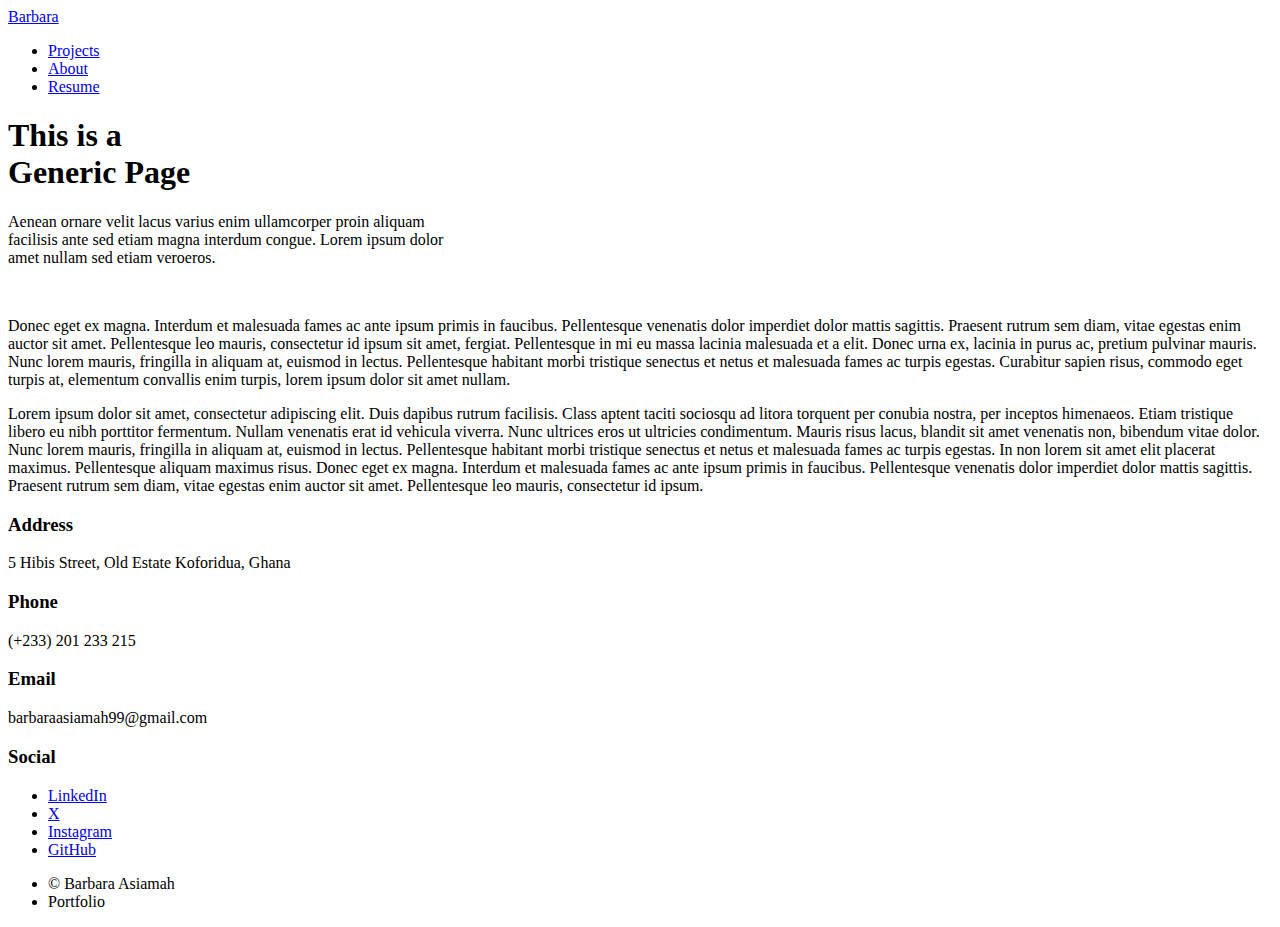
==== about.html @ 407ad65b "Add files via upload" ====
<!DOCTYPE HTML>
<!--
	Massively by HTML5 UP
	html5up.net | @ajlkn
	Free for personal and commercial use under the CCA 3.0 license (html5up.net/license)
-->
<html>
	<head>
		<title>Barbara Asiamah's Portfolio</title>
		<meta charset="utf-8" />
		<meta name="viewport" content="width=device-width, initial-scale=1, user-scalable=no" />
		<link rel="stylesheet" href="assets/css/main.css" />
		<noscript><link rel="stylesheet" href="assets/css/noscript.css" /></noscript>
	</head>
	<body class="is-preload">

		<!-- Wrapper -->
			<div id="wrapper">

				<!-- Header -->
					<header id="header">
						<a href="index.html" class="logo">Barbara</a>
					</header>

				<!-- Nav -->
					<nav id="nav">
						<ul class="links">
							<li ><a href="index.html">Projects</a></li>
							<li class="active"><a href="about.html">About</a></li>
							<li><a href="https://docs.google.com/document/d/1E5QwplXs2_WHaLTPKvIyFw0CQ2sgPod9p_dVEj_HJEc/edit?usp=sharing" target="_blank">Resume</a></li>
							<!-- <li><a href="elements.html">Elements Reference</a></li> -->
						</ul>
						<!-- <ul class="icons">
							<li><a href="#" class="icon brands fa-twitter"><span class="label">Twitter</span></a></li>
							<li><a href="#" class="icon brands fa-facebook-f"><span class="label">Facebook</span></a></li>
							<li><a href="#" class="icon brands fa-instagram"><span class="label">Instagram</span></a></li>
							<li><a href="#" class="icon brands fa-github"><span class="label">GitHub</span></a></li>
						</ul> -->
					</nav>

				<!-- Main -->
					<div id="main">

						<!-- Post -->
							<section class="post">
								<header class="major">
									
									<h1>This is a<br />
									Generic Page</h1>
									<p>Aenean ornare velit lacus varius enim ullamcorper proin aliquam<br />
									facilisis ante sed etiam magna interdum congue. Lorem ipsum dolor<br />
									amet nullam sed etiam veroeros.</p>
								</header>
								<div class="image main"><img src="images/pic01.jpg" alt="" /></div>
								<p>Donec eget ex magna. Interdum et malesuada fames ac ante ipsum primis in faucibus. Pellentesque venenatis dolor imperdiet dolor mattis sagittis. Praesent rutrum sem diam, vitae egestas enim auctor sit amet. Pellentesque leo mauris, consectetur id ipsum sit amet, fergiat. Pellentesque in mi eu massa lacinia malesuada et a elit. Donec urna ex, lacinia in purus ac, pretium pulvinar mauris. Nunc lorem mauris, fringilla in aliquam at, euismod in lectus. Pellentesque habitant morbi tristique senectus et netus et malesuada fames ac turpis egestas. Curabitur sapien risus, commodo eget turpis at, elementum convallis enim turpis, lorem ipsum dolor sit amet nullam.</p>
								<p>Lorem ipsum dolor sit amet, consectetur adipiscing elit. Duis dapibus rutrum facilisis. Class aptent taciti sociosqu ad litora torquent per conubia nostra, per inceptos himenaeos. Etiam tristique libero eu nibh porttitor fermentum. Nullam venenatis erat id vehicula viverra. Nunc ultrices eros ut ultricies condimentum. Mauris risus lacus, blandit sit amet venenatis non, bibendum vitae dolor. Nunc lorem mauris, fringilla in aliquam at, euismod in lectus. Pellentesque habitant morbi tristique senectus et netus et malesuada fames ac turpis egestas. In non lorem sit amet elit placerat maximus. Pellentesque aliquam maximus risus. Donec eget ex magna. Interdum et malesuada fames ac ante ipsum primis in faucibus. Pellentesque venenatis dolor imperdiet dolor mattis sagittis. Praesent rutrum sem diam, vitae egestas enim auctor sit amet. Pellentesque leo mauris, consectetur id ipsum.</p>
							</section>

					</div>

				<!-- Footer -->
				<footer id="footer">
					<section class="split contact">
						<section>
							<h3>Address</h3>
							<p>5 Hibis Street, Old Estate
							Koforidua, Ghana </p>
						</section>
						<section>
							<h3>Phone</h3>
							<p>(+233) 201 233 215</p>
						</section>
						<!-- <form method="post" action="#">
							<div class="fields">
								<div class="field">
									<label for="name">Name</label>
									<input type="text" name="name" id="name" />
								</div>
								<div class="field">
									<label for="email">Email</label>
									<input type="text" name="email" id="email" />
								</div>
								<div class="field">
									<label for="message">Message</label>
									<textarea name="message" id="message" rows="3"></textarea>
								</div>
							</div>
							<ul class="actions">
								<li><input type="submit" value="Send Message" /></li>
							</ul>
						</form> -->
					</section>
					<section class="split contact">
						
						<section>
							<h3>Email</h3>
							<p>barbaraasiamah99@gmail.com</p>
						</section>
						<section>
							<h3>Social</h3>
							<ul class="icons alt">
								
								<li><a href="www.linkedin.com/in/barbara-asiamah" class="icon brands alt fa-linkedin"><span class="label">LinkedIn</span></a></li>
								<li><a href="https://x.com/BarbaraAsiamah5" class="icon brands alt fa-twitter"><span class="label">X</span></a></li>
								<li><a href="https://www.instagram.com/barbara_asiamah/?next=%2F" class="icon brands alt fa-instagram"><span class="label">Instagram</span></a></li>
								<li><a href="https://github.com/barbara99" class="icon brands alt fa-github"><span class="label">GitHub</span></a></li>
							</ul>
						</section>
					</section>
				</footer>

				<!-- Copyright -->
				<div id="copyright">
					<ul><li>&copy; Barbara Asiamah</li><li>Portfolio </li></ul>
				</div>

			</div>

		<!-- Scripts -->
			<script src="assets/js/jquery.min.js"></script>
			<script src="assets/js/jquery.scrollex.min.js"></script>
			<script src="assets/js/jquery.scrolly.min.js"></script>
			<script src="assets/js/browser.min.js"></script>
			<script src="assets/js/breakpoints.min.js"></script>
			<script src="assets/js/util.js"></script>
			<script src="assets/js/main.js"></script>

	</body>
</html>
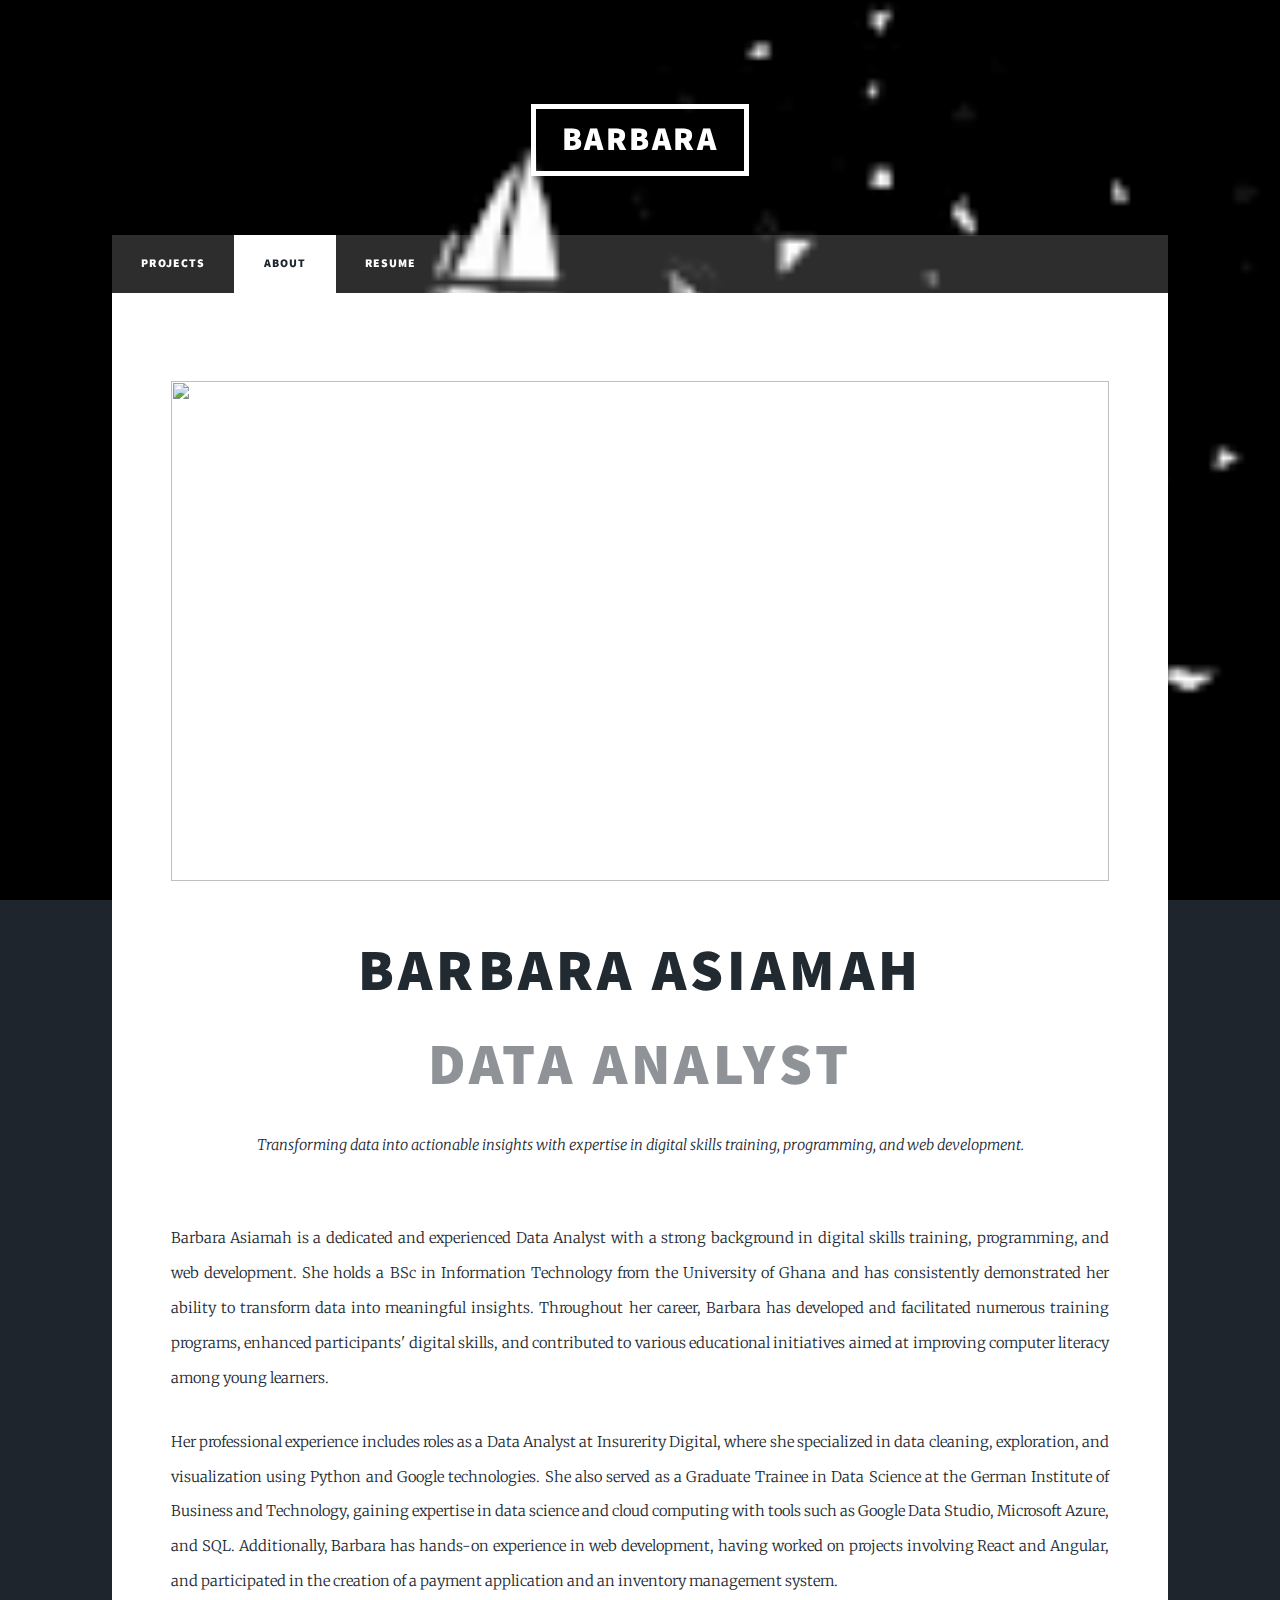
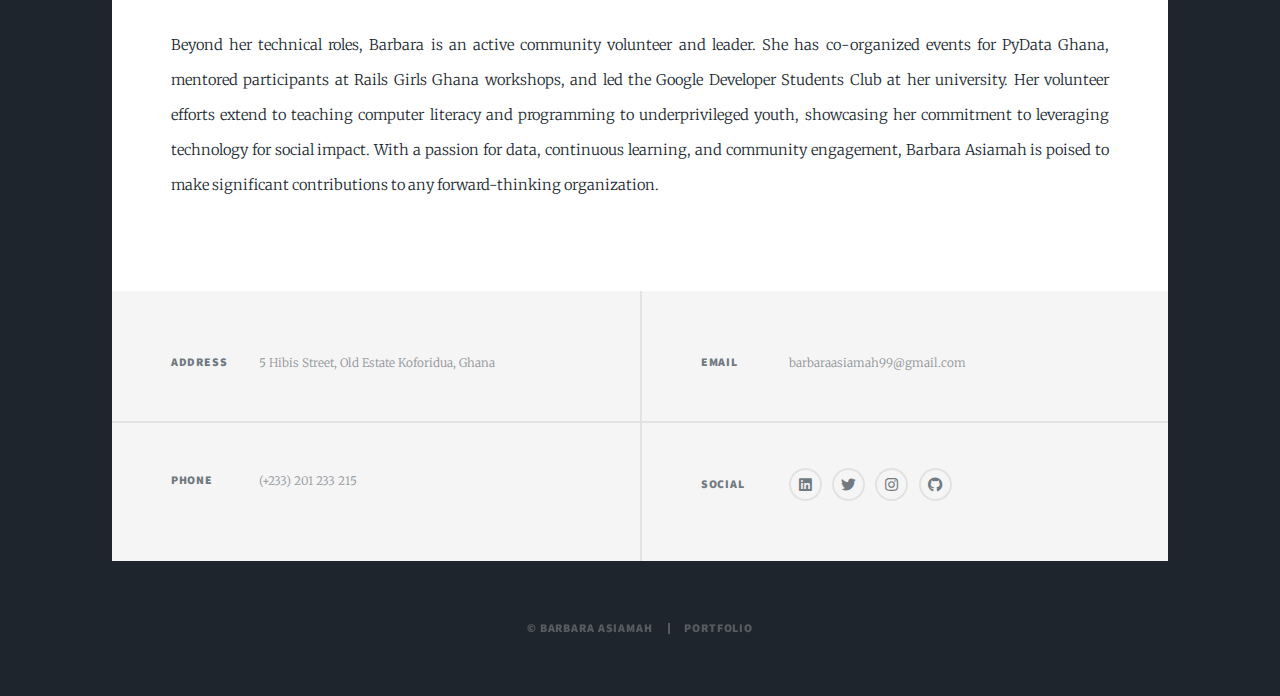
==== commit 19f0cefd: "Update about.html" ====
--- a/about.html
+++ b/about.html
@@ -44,16 +44,15 @@
 						<!-- Post -->
 							<section class="post">
 								<header class="major">
-									
-									<h1>This is a<br />
-									Generic Page</h1>
-									<p>Aenean ornare velit lacus varius enim ullamcorper proin aliquam<br />
-									facilisis ante sed etiam magna interdum congue. Lorem ipsum dolor<br />
-									amet nullam sed etiam veroeros.</p>
+									<div class="image main"><img src="images/bba.gif" alt="" style="height: 500px;"/></div>
+									<h1>Barbara Asiamah</h1>
+									<h2 style="opacity: 0.5;"> Data Analyst</h2>
+									<p>Transforming data into actionable insights with expertise in digital skills training, programming, and web development.</p>
 								</header>
-								<div class="image main"><img src="images/pic01.jpg" alt="" /></div>
-								<p>Donec eget ex magna. Interdum et malesuada fames ac ante ipsum primis in faucibus. Pellentesque venenatis dolor imperdiet dolor mattis sagittis. Praesent rutrum sem diam, vitae egestas enim auctor sit amet. Pellentesque leo mauris, consectetur id ipsum sit amet, fergiat. Pellentesque in mi eu massa lacinia malesuada et a elit. Donec urna ex, lacinia in purus ac, pretium pulvinar mauris. Nunc lorem mauris, fringilla in aliquam at, euismod in lectus. Pellentesque habitant morbi tristique senectus et netus et malesuada fames ac turpis egestas. Curabitur sapien risus, commodo eget turpis at, elementum convallis enim turpis, lorem ipsum dolor sit amet nullam.</p>
-								<p>Lorem ipsum dolor sit amet, consectetur adipiscing elit. Duis dapibus rutrum facilisis. Class aptent taciti sociosqu ad litora torquent per conubia nostra, per inceptos himenaeos. Etiam tristique libero eu nibh porttitor fermentum. Nullam venenatis erat id vehicula viverra. Nunc ultrices eros ut ultricies condimentum. Mauris risus lacus, blandit sit amet venenatis non, bibendum vitae dolor. Nunc lorem mauris, fringilla in aliquam at, euismod in lectus. Pellentesque habitant morbi tristique senectus et netus et malesuada fames ac turpis egestas. In non lorem sit amet elit placerat maximus. Pellentesque aliquam maximus risus. Donec eget ex magna. Interdum et malesuada fames ac ante ipsum primis in faucibus. Pellentesque venenatis dolor imperdiet dolor mattis sagittis. Praesent rutrum sem diam, vitae egestas enim auctor sit amet. Pellentesque leo mauris, consectetur id ipsum.</p>
+
+								<p>Barbara Asiamah is a dedicated and experienced Data Analyst with a strong background in digital skills training, programming, and web development. She holds a BSc in Information Technology from the University of Ghana and has consistently demonstrated her ability to transform data into meaningful insights. Throughout her career, Barbara has developed and facilitated numerous training programs, enhanced participants' digital skills, and contributed to various educational initiatives aimed at improving computer literacy among young learners.</p>
+								<p>Her professional experience includes roles as a Data Analyst at Insurerity Digital, where she specialized in data cleaning, exploration, and visualization using Python and Google technologies. She also served as a Graduate Trainee in Data Science at the German Institute of Business and Technology, gaining expertise in data science and cloud computing with tools such as Google Data Studio, Microsoft Azure, and SQL. Additionally, Barbara has hands-on experience in web development, having worked on projects involving React and Angular, and participated in the creation of a payment application and an inventory management system.</p>
+								<p>Beyond her technical roles, Barbara is an active community volunteer and leader. She has co-organized events for PyData Ghana, mentored participants at Rails Girls Ghana workshops, and led the Google Developer Students Club at her university. Her volunteer efforts extend to teaching computer literacy and programming to underprivileged youth, showcasing her commitment to leveraging technology for social impact. With a passion for data, continuous learning, and community engagement, Barbara Asiamah is poised to make significant contributions to any forward-thinking organization.</p>
 							</section>
 
 					</div>
@@ -126,4 +125,4 @@
 			<script src="assets/js/main.js"></script>
 
 	</body>
-</html>+</html>
--- a/assets/css/main.css
+++ b/assets/css/main.css
@@ -0,0 +1,4690 @@
+@import url(fontawesome-all.min.css);
+@import url("https://fonts.googleapis.com/css?family=Merriweather:300,700,300italic,700italic|Source+Sans+Pro:900");
+
+/*
+	Massively by HTML5 UP
+	html5up.net | @ajlkn
+	Free for personal and commercial use under the CCA 3.0 license (html5up.net/license)
+*/
+
+html, body, div, span, applet, object,
+iframe, h1, h2, h3, h4, h5, h6, p, blockquote,
+pre, a, abbr, acronym, address, big, cite,
+code, del, dfn, em, img, ins, kbd, q, s, samp,
+small, strike, strong, sub, sup, tt, var, b,
+u, i, center, dl, dt, dd, ol, ul, li, fieldset,
+form, label, legend, table, caption, tbody,
+tfoot, thead, tr, th, td, article, aside,
+canvas, details, embed, figure, figcaption,
+footer, header, hgroup, menu, nav, output, ruby,
+section, summary, time, mark, audio, video {
+	margin: 0;
+	padding: 0;
+	border: 0;
+	font-size: 100%;
+	font: inherit;
+	vertical-align: baseline;}
+
+article, aside, details, figcaption, figure,
+footer, header, hgroup, menu, nav, section {
+	display: block;}
+
+body {
+	line-height: 1;
+}
+
+ol, ul {
+	list-style: none;
+}
+
+blockquote, q {
+	quotes: none;
+}
+
+	blockquote:before, blockquote:after, q:before, q:after {
+		content: '';
+		content: none;
+	}
+
+table {
+	border-collapse: collapse;
+	border-spacing: 0;
+}
+
+body {
+	-webkit-text-size-adjust: none;
+}
+
+mark {
+	background-color: transparent;
+	color: inherit;
+}
+
+input::-moz-focus-inner {
+	border: 0;
+	padding: 0;
+}
+
+input, select, textarea {
+	-moz-appearance: none;
+	-webkit-appearance: none;
+	-ms-appearance: none;
+	appearance: none;
+}
+
+/* Basic */
+
+	@-ms-viewport {
+		width: device-width;
+	}
+
+	body {
+		-ms-overflow-style: scrollbar;
+	}
+
+	@media screen and (max-width: 480px) {
+
+		html, body {
+			min-width: 320px;
+		}
+
+	}
+
+	html {
+		box-sizing: border-box;
+	}
+
+	*, *:before, *:after {
+		box-sizing: inherit;
+	}
+
+	body {
+		background-color: #1e252d;
+	}
+
+		body.is-preload *, body.is-preload *:before, body.is-preload *:after {
+			-moz-animation: none !important;
+			-webkit-animation: none !important;
+			-ms-animation: none !important;
+			animation: none !important;
+			-moz-transition: none !important;
+			-webkit-transition: none !important;
+			-ms-transition: none !important;
+			transition: none !important;
+		}
+
+/* Type */
+
+	html {
+		font-size: 16pt;
+	}
+
+		@media screen and (max-width: 1680px) {
+
+			html {
+				font-size: 12pt;
+			}
+
+		}
+
+		@media screen and (max-width: 1280px) {
+
+			html {
+				font-size: 11pt;
+			}
+
+		}
+
+		@media screen and (max-width: 360px) {
+
+			html {
+				font-size: 10pt;
+			}
+
+		}
+
+	body {
+		color: #212931;
+	}
+
+	body, input, select, textarea {
+		font-family: "Merriweather", Georgia, serif;
+		font-weight: 300;
+		font-size: 1rem;
+		line-height: 2.375;
+	}
+
+	a {
+		-moz-transition: color 0.2s ease-in-out, background-color 0.2s ease-in-out, border-color 0.2s ease-in-out, box-shadow 0.2s ease-in-out;
+		-webkit-transition: color 0.2s ease-in-out, background-color 0.2s ease-in-out, border-color 0.2s ease-in-out, box-shadow 0.2s ease-in-out;
+		-ms-transition: color 0.2s ease-in-out, background-color 0.2s ease-in-out, border-color 0.2s ease-in-out, box-shadow 0.2s ease-in-out;
+		transition: color 0.2s ease-in-out, background-color 0.2s ease-in-out, border-color 0.2s ease-in-out, box-shadow 0.2s ease-in-out;
+		border-bottom: dotted 1px;
+		text-decoration: none;
+	}
+
+		a:hover {
+			border-bottom-color: transparent;
+		}
+
+	strong, b {
+		font-weight: 600;
+	}
+
+	em, i {
+		font-style: italic;
+	}
+
+	p {
+		text-align: justify;
+		margin: 0 0 2rem 0;
+	}
+
+	h1, h2, h3, h4, h5, h6 {
+		font-family: "Source Sans Pro", Helvetica, sans-serif;
+		font-weight: 900;
+		line-height: 1.5;
+		letter-spacing: 0.075em;
+		text-transform: uppercase;
+		margin: 0 0 1rem 0;
+	}
+
+		h1 a, h2 a, h3 a, h4 a, h5 a, h6 a {
+			border-bottom: 0;
+			color: inherit;
+			text-decoration: none;
+		}
+
+	h1 {
+		font-size: 4rem;
+		line-height: 1.1;
+		margin: 0 0 2rem 0;
+	}
+
+	h2 {
+		font-size: 1.75rem;
+		line-height: 1.3;
+		margin: 0 0 1.5rem 0;
+	}
+
+	h3 {
+		font-size: 1.25rem;
+		margin: 0 0 1.5rem 0;
+	}
+
+	h4 {
+		font-size: 1rem;
+	}
+
+	h5 {
+		font-size: 0.9rem;
+	}
+
+	h6 {
+		font-size: 0.8rem;
+	}
+
+	sub {
+		font-size: 0.8rem;
+		position: relative;
+		top: 0.5rem;
+	}
+
+	sup {
+		font-size: 0.8rem;
+		position: relative;
+		top: -0.5rem;
+	}
+
+	blockquote {
+		border-left: solid 4px;
+		font-style: italic;
+		margin: 0 0 2rem 0;
+		padding: 0.5rem 0 0.5rem 2rem;
+	}
+
+	code {
+		border: solid 2px;
+		font-family: "Courier New", monospace;
+		font-size: 0.9rem;
+		margin: 0 0.25rem;
+		padding: 0.25rem 0.65rem;
+	}
+
+	pre {
+		-webkit-overflow-scrolling: touch;
+		font-family: "Courier New", monospace;
+		font-size: 0.9rem;
+		margin: 0 0 2rem 0;
+	}
+
+		pre code {
+			display: block;
+			line-height: 1.75;
+			padding: 1rem 1.5rem;
+			overflow-x: auto;
+		}
+
+	hr {
+		border: 0;
+		border-bottom: solid 2px;
+		margin: 3rem 0;
+	}
+
+		hr.major {
+			margin: 5rem 0;
+		}
+
+	.align-left {
+		text-align: left;
+	}
+
+	.align-center {
+		text-align: center;
+	}
+
+	.align-right {
+		text-align: right;
+	}
+
+	input, select, textarea {
+		color: #212931;
+	}
+
+	a {
+		color: #212931;
+		border-bottom-color: rgba(33, 41, 49, 0.5);
+	}
+
+		a:hover {
+			border-bottom-color: transparent;
+			color: #18bfef !important;
+		}
+
+	strong, b {
+		color: #212931;
+	}
+
+	h1, h2, h3, h4, h5, h6 {
+		color: #212931;
+	}
+
+	blockquote {
+		border-left-color: #eeeeee;
+	}
+
+	code {
+		background: rgba(220, 220, 220, 0.25);
+		border-color: #eeeeee;
+	}
+
+	hr {
+		border-bottom-color: #eeeeee;
+	}
+
+/* Row */
+
+	.row {
+		display: flex;
+		flex-wrap: wrap;
+		box-sizing: border-box;
+		align-items: stretch;
+	}
+
+		.row > * {
+			box-sizing: border-box;
+		}
+
+		.row.gtr-uniform > * > :last-child {
+			margin-bottom: 0;
+		}
+
+		.row.aln-left {
+			justify-content: flex-start;
+		}
+
+		.row.aln-center {
+			justify-content: center;
+		}
+
+		.row.aln-right {
+			justify-content: flex-end;
+		}
+
+		.row.aln-top {
+			align-items: flex-start;
+		}
+
+		.row.aln-middle {
+			align-items: center;
+		}
+
+		.row.aln-bottom {
+			align-items: flex-end;
+		}
+
+		.row > .imp {
+			order: -1;
+		}
+
+		.row > .col-1 {
+			width: 8.33333%;
+		}
+
+		.row > .off-1 {
+			margin-left: 8.33333%;
+		}
+
+		.row > .col-2 {
+			width: 16.66667%;
+		}
+
+		.row > .off-2 {
+			margin-left: 16.66667%;
+		}
+
+		.row > .col-3 {
+			width: 25%;
+		}
+
+		.row > .off-3 {
+			margin-left: 25%;
+		}
+
+		.row > .col-4 {
+			width: 33.33333%;
+		}
+
+		.row > .off-4 {
+			margin-left: 33.33333%;
+		}
+
+		.row > .col-5 {
+			width: 41.66667%;
+		}
+
+		.row > .off-5 {
+			margin-left: 41.66667%;
+		}
+
+		.row > .col-6 {
+			width: 50%;
+		}
+
+		.row > .off-6 {
+			margin-left: 50%;
+		}
+
+		.row > .col-7 {
+			width: 58.33333%;
+		}
+
+		.row > .off-7 {
+			margin-left: 58.33333%;
+		}
+
+		.row > .col-8 {
+			width: 66.66667%;
+		}
+
+		.row > .off-8 {
+			margin-left: 66.66667%;
+		}
+
+		.row > .col-9 {
+			width: 75%;
+		}
+
+		.row > .off-9 {
+			margin-left: 75%;
+		}
+
+		.row > .col-10 {
+			width: 83.33333%;
+		}
+
+		.row > .off-10 {
+			margin-left: 83.33333%;
+		}
+
+		.row > .col-11 {
+			width: 91.66667%;
+		}
+
+		.row > .off-11 {
+			margin-left: 91.66667%;
+		}
+
+		.row > .col-12 {
+			width: 100%;
+		}
+
+		.row > .off-12 {
+			margin-left: 100%;
+		}
+
+		.row.gtr-0 {
+			margin-top: 0;
+			margin-left: 0rem;
+		}
+
+			.row.gtr-0 > * {
+				padding: 0 0 0 0rem;
+			}
+
+			.row.gtr-0.gtr-uniform {
+				margin-top: 0rem;
+			}
+
+				.row.gtr-0.gtr-uniform > * {
+					padding-top: 0rem;
+				}
+
+		.row.gtr-25 {
+			margin-top: 0;
+			margin-left: -0.375rem;
+		}
+
+			.row.gtr-25 > * {
+				padding: 0 0 0 0.375rem;
+			}
+
+			.row.gtr-25.gtr-uniform {
+				margin-top: -0.375rem;
+			}
+
+				.row.gtr-25.gtr-uniform > * {
+					padding-top: 0.375rem;
+				}
+
+		.row.gtr-50 {
+			margin-top: 0;
+			margin-left: -0.75rem;
+		}
+
+			.row.gtr-50 > * {
+				padding: 0 0 0 0.75rem;
+			}
+
+			.row.gtr-50.gtr-uniform {
+				margin-top: -0.75rem;
+			}
+
+				.row.gtr-50.gtr-uniform > * {
+					padding-top: 0.75rem;
+				}
+
+		.row {
+			margin-top: 0;
+			margin-left: -1.5rem;
+		}
+
+			.row > * {
+				padding: 0 0 0 1.5rem;
+			}
+
+			.row.gtr-uniform {
+				margin-top: -1.5rem;
+			}
+
+				.row.gtr-uniform > * {
+					padding-top: 1.5rem;
+				}
+
+		.row.gtr-150 {
+			margin-top: 0;
+			margin-left: -2.25rem;
+		}
+
+			.row.gtr-150 > * {
+				padding: 0 0 0 2.25rem;
+			}
+
+			.row.gtr-150.gtr-uniform {
+				margin-top: -2.25rem;
+			}
+
+				.row.gtr-150.gtr-uniform > * {
+					padding-top: 2.25rem;
+				}
+
+		.row.gtr-200 {
+			margin-top: 0;
+			margin-left: -3rem;
+		}
+
+			.row.gtr-200 > * {
+				padding: 0 0 0 3rem;
+			}
+
+			.row.gtr-200.gtr-uniform {
+				margin-top: -3rem;
+			}
+
+				.row.gtr-200.gtr-uniform > * {
+					padding-top: 3rem;
+				}
+
+		@media screen and (max-width: 1680px) {
+
+			.row {
+				display: flex;
+				flex-wrap: wrap;
+				box-sizing: border-box;
+				align-items: stretch;
+			}
+
+				.row > * {
+					box-sizing: border-box;
+				}
+
+				.row.gtr-uniform > * > :last-child {
+					margin-bottom: 0;
+				}
+
+				.row.aln-left {
+					justify-content: flex-start;
+				}
+
+				.row.aln-center {
+					justify-content: center;
+				}
+
+				.row.aln-right {
+					justify-content: flex-end;
+				}
+
+				.row.aln-top {
+					align-items: flex-start;
+				}
+
+				.row.aln-middle {
+					align-items: center;
+				}
+
+				.row.aln-bottom {
+					align-items: flex-end;
+				}
+
+				.row > .imp-xlarge {
+					order: -1;
+				}
+
+				.row > .col-1-xlarge {
+					width: 8.33333%;
+				}
+
+				.row > .off-1-xlarge {
+					margin-left: 8.33333%;
+				}
+
+				.row > .col-2-xlarge {
+					width: 16.66667%;
+				}
+
+				.row > .off-2-xlarge {
+					margin-left: 16.66667%;
+				}
+
+				.row > .col-3-xlarge {
+					width: 25%;
+				}
+
+				.row > .off-3-xlarge {
+					margin-left: 25%;
+				}
+
+				.row > .col-4-xlarge {
+					width: 33.33333%;
+				}
+
+				.row > .off-4-xlarge {
+					margin-left: 33.33333%;
+				}
+
+				.row > .col-5-xlarge {
+					width: 41.66667%;
+				}
+
+				.row > .off-5-xlarge {
+					margin-left: 41.66667%;
+				}
+
+				.row > .col-6-xlarge {
+					width: 50%;
+				}
+
+				.row > .off-6-xlarge {
+					margin-left: 50%;
+				}
+
+				.row > .col-7-xlarge {
+					width: 58.33333%;
+				}
+
+				.row > .off-7-xlarge {
+					margin-left: 58.33333%;
+				}
+
+				.row > .col-8-xlarge {
+					width: 66.66667%;
+				}
+
+				.row > .off-8-xlarge {
+					margin-left: 66.66667%;
+				}
+
+				.row > .col-9-xlarge {
+					width: 75%;
+				}
+
+				.row > .off-9-xlarge {
+					margin-left: 75%;
+				}
+
+				.row > .col-10-xlarge {
+					width: 83.33333%;
+				}
+
+				.row > .off-10-xlarge {
+					margin-left: 83.33333%;
+				}
+
+				.row > .col-11-xlarge {
+					width: 91.66667%;
+				}
+
+				.row > .off-11-xlarge {
+					margin-left: 91.66667%;
+				}
+
+				.row > .col-12-xlarge {
+					width: 100%;
+				}
+
+				.row > .off-12-xlarge {
+					margin-left: 100%;
+				}
+
+				.row.gtr-0 {
+					margin-top: 0;
+					margin-left: 0rem;
+				}
+
+					.row.gtr-0 > * {
+						padding: 0 0 0 0rem;
+					}
+
+					.row.gtr-0.gtr-uniform {
+						margin-top: 0rem;
+					}
+
+						.row.gtr-0.gtr-uniform > * {
+							padding-top: 0rem;
+						}
+
+				.row.gtr-25 {
+					margin-top: 0;
+					margin-left: -0.375rem;
+				}
+
+					.row.gtr-25 > * {
+						padding: 0 0 0 0.375rem;
+					}
+
+					.row.gtr-25.gtr-uniform {
+						margin-top: -0.375rem;
+					}
+
+						.row.gtr-25.gtr-uniform > * {
+							padding-top: 0.375rem;
+						}
+
+				.row.gtr-50 {
+					margin-top: 0;
+					margin-left: -0.75rem;
+				}
+
+					.row.gtr-50 > * {
+						padding: 0 0 0 0.75rem;
+					}
+
+					.row.gtr-50.gtr-uniform {
+						margin-top: -0.75rem;
+					}
+
+						.row.gtr-50.gtr-uniform > * {
+							padding-top: 0.75rem;
+						}
+
+				.row {
+					margin-top: 0;
+					margin-left: -1.5rem;
+				}
+
+					.row > * {
+						padding: 0 0 0 1.5rem;
+					}
+
+					.row.gtr-uniform {
+						margin-top: -1.5rem;
+					}
+
+						.row.gtr-uniform > * {
+							padding-top: 1.5rem;
+						}
+
+				.row.gtr-150 {
+					margin-top: 0;
+					margin-left: -2.25rem;
+				}
+
+					.row.gtr-150 > * {
+						padding: 0 0 0 2.25rem;
+					}
+
+					.row.gtr-150.gtr-uniform {
+						margin-top: -2.25rem;
+					}
+
+						.row.gtr-150.gtr-uniform > * {
+							padding-top: 2.25rem;
+						}
+
+				.row.gtr-200 {
+					margin-top: 0;
+					margin-left: -3rem;
+				}
+
+					.row.gtr-200 > * {
+						padding: 0 0 0 3rem;
+					}
+
+					.row.gtr-200.gtr-uniform {
+						margin-top: -3rem;
+					}
+
+						.row.gtr-200.gtr-uniform > * {
+							padding-top: 3rem;
+						}
+
+		}
+
+		@media screen and (max-width: 1280px) {
+
+			.row {
+				display: flex;
+				flex-wrap: wrap;
+				box-sizing: border-box;
+				align-items: stretch;
+			}
+
+				.row > * {
+					box-sizing: border-box;
+				}
+
+				.row.gtr-uniform > * > :last-child {
+					margin-bottom: 0;
+				}
+
+				.row.aln-left {
+					justify-content: flex-start;
+				}
+
+				.row.aln-center {
+					justify-content: center;
+				}
+
+				.row.aln-right {
+					justify-content: flex-end;
+				}
+
+				.row.aln-top {
+					align-items: flex-start;
+				}
+
+				.row.aln-middle {
+					align-items: center;
+				}
+
+				.row.aln-bottom {
+					align-items: flex-end;
+				}
+
+				.row > .imp-large {
+					order: -1;
+				}
+
+				.row > .col-1-large {
+					width: 8.33333%;
+				}
+
+				.row > .off-1-large {
+					margin-left: 8.33333%;
+				}
+
+				.row > .col-2-large {
+					width: 16.66667%;
+				}
+
+				.row > .off-2-large {
+					margin-left: 16.66667%;
+				}
+
+				.row > .col-3-large {
+					width: 25%;
+				}
+
+				.row > .off-3-large {
+					margin-left: 25%;
+				}
+
+				.row > .col-4-large {
+					width: 33.33333%;
+				}
+
+				.row > .off-4-large {
+					margin-left: 33.33333%;
+				}
+
+				.row > .col-5-large {
+					width: 41.66667%;
+				}
+
+				.row > .off-5-large {
+					margin-left: 41.66667%;
+				}
+
+				.row > .col-6-large {
+					width: 50%;
+				}
+
+				.row > .off-6-large {
+					margin-left: 50%;
+				}
+
+				.row > .col-7-large {
+					width: 58.33333%;
+				}
+
+				.row > .off-7-large {
+					margin-left: 58.33333%;
+				}
+
+				.row > .col-8-large {
+					width: 66.66667%;
+				}
+
+				.row > .off-8-large {
+					margin-left: 66.66667%;
+				}
+
+				.row > .col-9-large {
+					width: 75%;
+				}
+
+				.row > .off-9-large {
+					margin-left: 75%;
+				}
+
+				.row > .col-10-large {
+					width: 83.33333%;
+				}
+
+				.row > .off-10-large {
+					margin-left: 83.33333%;
+				}
+
+				.row > .col-11-large {
+					width: 91.66667%;
+				}
+
+				.row > .off-11-large {
+					margin-left: 91.66667%;
+				}
+
+				.row > .col-12-large {
+					width: 100%;
+				}
+
+				.row > .off-12-large {
+					margin-left: 100%;
+				}
+
+				.row.gtr-0 {
+					margin-top: 0;
+					margin-left: 0rem;
+				}
+
+					.row.gtr-0 > * {
+						padding: 0 0 0 0rem;
+					}
+
+					.row.gtr-0.gtr-uniform {
+						margin-top: 0rem;
+					}
+
+						.row.gtr-0.gtr-uniform > * {
+							padding-top: 0rem;
+						}
+
+				.row.gtr-25 {
+					margin-top: 0;
+					margin-left: -0.375rem;
+				}
+
+					.row.gtr-25 > * {
+						padding: 0 0 0 0.375rem;
+					}
+
+					.row.gtr-25.gtr-uniform {
+						margin-top: -0.375rem;
+					}
+
+						.row.gtr-25.gtr-uniform > * {
+							padding-top: 0.375rem;
+						}
+
+				.row.gtr-50 {
+					margin-top: 0;
+					margin-left: -0.75rem;
+				}
+
+					.row.gtr-50 > * {
+						padding: 0 0 0 0.75rem;
+					}
+
+					.row.gtr-50.gtr-uniform {
+						margin-top: -0.75rem;
+					}
+
+						.row.gtr-50.gtr-uniform > * {
+							padding-top: 0.75rem;
+						}
+
+				.row {
+					margin-top: 0;
+					margin-left: -1.5rem;
+				}
+
+					.row > * {
+						padding: 0 0 0 1.5rem;
+					}
+
+					.row.gtr-uniform {
+						margin-top: -1.5rem;
+					}
+
+						.row.gtr-uniform > * {
+							padding-top: 1.5rem;
+						}
+
+				.row.gtr-150 {
+					margin-top: 0;
+					margin-left: -2.25rem;
+				}
+
+					.row.gtr-150 > * {
+						padding: 0 0 0 2.25rem;
+					}
+
+					.row.gtr-150.gtr-uniform {
+						margin-top: -2.25rem;
+					}
+
+						.row.gtr-150.gtr-uniform > * {
+							padding-top: 2.25rem;
+						}
+
+				.row.gtr-200 {
+					margin-top: 0;
+					margin-left: -3rem;
+				}
+
+					.row.gtr-200 > * {
+						padding: 0 0 0 3rem;
+					}
+
+					.row.gtr-200.gtr-uniform {
+						margin-top: -3rem;
+					}
+
+						.row.gtr-200.gtr-uniform > * {
+							padding-top: 3rem;
+						}
+
+		}
+
+		@media screen and (max-width: 980px) {
+
+			.row {
+				display: flex;
+				flex-wrap: wrap;
+				box-sizing: border-box;
+				align-items: stretch;
+			}
+
+				.row > * {
+					box-sizing: border-box;
+				}
+
+				.row.gtr-uniform > * > :last-child {
+					margin-bottom: 0;
+				}
+
+				.row.aln-left {
+					justify-content: flex-start;
+				}
+
+				.row.aln-center {
+					justify-content: center;
+				}
+
+				.row.aln-right {
+					justify-content: flex-end;
+				}
+
+				.row.aln-top {
+					align-items: flex-start;
+				}
+
+				.row.aln-middle {
+					align-items: center;
+				}
+
+				.row.aln-bottom {
+					align-items: flex-end;
+				}
+
+				.row > .imp-medium {
+					order: -1;
+				}
+
+				.row > .col-1-medium {
+					width: 8.33333%;
+				}
+
+				.row > .off-1-medium {
+					margin-left: 8.33333%;
+				}
+
+				.row > .col-2-medium {
+					width: 16.66667%;
+				}
+
+				.row > .off-2-medium {
+					margin-left: 16.66667%;
+				}
+
+				.row > .col-3-medium {
+					width: 25%;
+				}
+
+				.row > .off-3-medium {
+					margin-left: 25%;
+				}
+
+				.row > .col-4-medium {
+					width: 33.33333%;
+				}
+
+				.row > .off-4-medium {
+					margin-left: 33.33333%;
+				}
+
+				.row > .col-5-medium {
+					width: 41.66667%;
+				}
+
+				.row > .off-5-medium {
+					margin-left: 41.66667%;
+				}
+
+				.row > .col-6-medium {
+					width: 50%;
+				}
+
+				.row > .off-6-medium {
+					margin-left: 50%;
+				}
+
+				.row > .col-7-medium {
+					width: 58.33333%;
+				}
+
+				.row > .off-7-medium {
+					margin-left: 58.33333%;
+				}
+
+				.row > .col-8-medium {
+					width: 66.66667%;
+				}
+
+				.row > .off-8-medium {
+					margin-left: 66.66667%;
+				}
+
+				.row > .col-9-medium {
+					width: 75%;
+				}
+
+				.row > .off-9-medium {
+					margin-left: 75%;
+				}
+
+				.row > .col-10-medium {
+					width: 83.33333%;
+				}
+
+				.row > .off-10-medium {
+					margin-left: 83.33333%;
+				}
+
+				.row > .col-11-medium {
+					width: 91.66667%;
+				}
+
+				.row > .off-11-medium {
+					margin-left: 91.66667%;
+				}
+
+				.row > .col-12-medium {
+					width: 100%;
+				}
+
+				.row > .off-12-medium {
+					margin-left: 100%;
+				}
+
+				.row.gtr-0 {
+					margin-top: 0;
+					margin-left: 0rem;
+				}
+
+					.row.gtr-0 > * {
+						padding: 0 0 0 0rem;
+					}
+
+					.row.gtr-0.gtr-uniform {
+						margin-top: 0rem;
+					}
+
+						.row.gtr-0.gtr-uniform > * {
+							padding-top: 0rem;
+						}
+
+				.row.gtr-25 {
+					margin-top: 0;
+					margin-left: -0.375rem;
+				}
+
+					.row.gtr-25 > * {
+						padding: 0 0 0 0.375rem;
+					}
+
+					.row.gtr-25.gtr-uniform {
+						margin-top: -0.375rem;
+					}
+
+						.row.gtr-25.gtr-uniform > * {
+							padding-top: 0.375rem;
+						}
+
+				.row.gtr-50 {
+					margin-top: 0;
+					margin-left: -0.75rem;
+				}
+
+					.row.gtr-50 > * {
+						padding: 0 0 0 0.75rem;
+					}
+
+					.row.gtr-50.gtr-uniform {
+						margin-top: -0.75rem;
+					}
+
+						.row.gtr-50.gtr-uniform > * {
+							padding-top: 0.75rem;
+						}
+
+				.row {
+					margin-top: 0;
+					margin-left: -1.5rem;
+				}
+
+					.row > * {
+						padding: 0 0 0 1.5rem;
+					}
+
+					.row.gtr-uniform {
+						margin-top: -1.5rem;
+					}
+
+						.row.gtr-uniform > * {
+							padding-top: 1.5rem;
+						}
+
+				.row.gtr-150 {
+					margin-top: 0;
+					margin-left: -2.25rem;
+				}
+
+					.row.gtr-150 > * {
+						padding: 0 0 0 2.25rem;
+					}
+
+					.row.gtr-150.gtr-uniform {
+						margin-top: -2.25rem;
+					}
+
+						.row.gtr-150.gtr-uniform > * {
+							padding-top: 2.25rem;
+						}
+
+				.row.gtr-200 {
+					margin-top: 0;
+					margin-left: -3rem;
+				}
+
+					.row.gtr-200 > * {
+						padding: 0 0 0 3rem;
+					}
+
+					.row.gtr-200.gtr-uniform {
+						margin-top: -3rem;
+					}
+
+						.row.gtr-200.gtr-uniform > * {
+							padding-top: 3rem;
+						}
+
+		}
+
+		@media screen and (max-width: 736px) {
+
+			.row {
+				display: flex;
+				flex-wrap: wrap;
+				box-sizing: border-box;
+				align-items: stretch;
+			}
+
+				.row > * {
+					box-sizing: border-box;
+				}
+
+				.row.gtr-uniform > * > :last-child {
+					margin-bottom: 0;
+				}
+
+				.row.aln-left {
+					justify-content: flex-start;
+				}
+
+				.row.aln-center {
+					justify-content: center;
+				}
+
+				.row.aln-right {
+					justify-content: flex-end;
+				}
+
+				.row.aln-top {
+					align-items: flex-start;
+				}
+
+				.row.aln-middle {
+					align-items: center;
+				}
+
+				.row.aln-bottom {
+					align-items: flex-end;
+				}
+
+				.row > .imp-small {
+					order: -1;
+				}
+
+				.row > .col-1-small {
+					width: 8.33333%;
+				}
+
+				.row > .off-1-small {
+					margin-left: 8.33333%;
+				}
+
+				.row > .col-2-small {
+					width: 16.66667%;
+				}
+
+				.row > .off-2-small {
+					margin-left: 16.66667%;
+				}
+
+				.row > .col-3-small {
+					width: 25%;
+				}
+
+				.row > .off-3-small {
+					margin-left: 25%;
+				}
+
+				.row > .col-4-small {
+					width: 33.33333%;
+				}
+
+				.row > .off-4-small {
+					margin-left: 33.33333%;
+				}
+
+				.row > .col-5-small {
+					width: 41.66667%;
+				}
+
+				.row > .off-5-small {
+					margin-left: 41.66667%;
+				}
+
+				.row > .col-6-small {
+					width: 50%;
+				}
+
+				.row > .off-6-small {
+					margin-left: 50%;
+				}
+
+				.row > .col-7-small {
+					width: 58.33333%;
+				}
+
+				.row > .off-7-small {
+					margin-left: 58.33333%;
+				}
+
+				.row > .col-8-small {
+					width: 66.66667%;
+				}
+
+				.row > .off-8-small {
+					margin-left: 66.66667%;
+				}
+
+				.row > .col-9-small {
+					width: 75%;
+				}
+
+				.row > .off-9-small {
+					margin-left: 75%;
+				}
+
+				.row > .col-10-small {
+					width: 83.33333%;
+				}
+
+				.row > .off-10-small {
+					margin-left: 83.33333%;
+				}
+
+				.row > .col-11-small {
+					width: 91.66667%;
+				}
+
+				.row > .off-11-small {
+					margin-left: 91.66667%;
+				}
+
+				.row > .col-12-small {
+					width: 100%;
+				}
+
+				.row > .off-12-small {
+					margin-left: 100%;
+				}
+
+				.row.gtr-0 {
+					margin-top: 0;
+					margin-left: 0rem;
+				}
+
+					.row.gtr-0 > * {
+						padding: 0 0 0 0rem;
+					}
+
+					.row.gtr-0.gtr-uniform {
+						margin-top: 0rem;
+					}
+
+						.row.gtr-0.gtr-uniform > * {
+							padding-top: 0rem;
+						}
+
+				.row.gtr-25 {
+					margin-top: 0;
+					margin-left: -0.375rem;
+				}
+
+					.row.gtr-25 > * {
+						padding: 0 0 0 0.375rem;
+					}
+
+					.row.gtr-25.gtr-uniform {
+						margin-top: -0.375rem;
+					}
+
+						.row.gtr-25.gtr-uniform > * {
+							padding-top: 0.375rem;
+						}
+
+				.row.gtr-50 {
+					margin-top: 0;
+					margin-left: -0.75rem;
+				}
+
+					.row.gtr-50 > * {
+						padding: 0 0 0 0.75rem;
+					}
+
+					.row.gtr-50.gtr-uniform {
+						margin-top: -0.75rem;
+					}
+
+						.row.gtr-50.gtr-uniform > * {
+							padding-top: 0.75rem;
+						}
+
+				.row {
+					margin-top: 0;
+					margin-left: -1.5rem;
+				}
+
+					.row > * {
+						padding: 0 0 0 1.5rem;
+					}
+
+					.row.gtr-uniform {
+						margin-top: -1.5rem;
+					}
+
+						.row.gtr-uniform > * {
+							padding-top: 1.5rem;
+						}
+
+				.row.gtr-150 {
+					margin-top: 0;
+					margin-left: -2.25rem;
+				}
+
+					.row.gtr-150 > * {
+						padding: 0 0 0 2.25rem;
+					}
+
+					.row.gtr-150.gtr-uniform {
+						margin-top: -2.25rem;
+					}
+
+						.row.gtr-150.gtr-uniform > * {
+							padding-top: 2.25rem;
+						}
+
+				.row.gtr-200 {
+					margin-top: 0;
+					margin-left: -3rem;
+				}
+
+					.row.gtr-200 > * {
+						padding: 0 0 0 3rem;
+					}
+
+					.row.gtr-200.gtr-uniform {
+						margin-top: -3rem;
+					}
+
+						.row.gtr-200.gtr-uniform > * {
+							padding-top: 3rem;
+						}
+
+		}
+
+		@media screen and (max-width: 480px) {
+
+			.row {
+				display: flex;
+				flex-wrap: wrap;
+				box-sizing: border-box;
+				align-items: stretch;
+			}
+
+				.row > * {
+					box-sizing: border-box;
+				}
+
+				.row.gtr-uniform > * > :last-child {
+					margin-bottom: 0;
+				}
+
+				.row.aln-left {
+					justify-content: flex-start;
+				}
+
+				.row.aln-center {
+					justify-content: center;
+				}
+
+				.row.aln-right {
+					justify-content: flex-end;
+				}
+
+				.row.aln-top {
+					align-items: flex-start;
+				}
+
+				.row.aln-middle {
+					align-items: center;
+				}
+
+				.row.aln-bottom {
+					align-items: flex-end;
+				}
+
+				.row > .imp-xsmall {
+					order: -1;
+				}
+
+				.row > .col-1-xsmall {
+					width: 8.33333%;
+				}
+
+				.row > .off-1-xsmall {
+					margin-left: 8.33333%;
+				}
+
+				.row > .col-2-xsmall {
+					width: 16.66667%;
+				}
+
+				.row > .off-2-xsmall {
+					margin-left: 16.66667%;
+				}
+
+				.row > .col-3-xsmall {
+					width: 25%;
+				}
+
+				.row > .off-3-xsmall {
+					margin-left: 25%;
+				}
+
+				.row > .col-4-xsmall {
+					width: 33.33333%;
+				}
+
+				.row > .off-4-xsmall {
+					margin-left: 33.33333%;
+				}
+
+				.row > .col-5-xsmall {
+					width: 41.66667%;
+				}
+
+				.row > .off-5-xsmall {
+					margin-left: 41.66667%;
+				}
+
+				.row > .col-6-xsmall {
+					width: 50%;
+				}
+
+				.row > .off-6-xsmall {
+					margin-left: 50%;
+				}
+
+				.row > .col-7-xsmall {
+					width: 58.33333%;
+				}
+
+				.row > .off-7-xsmall {
+					margin-left: 58.33333%;
+				}
+
+				.row > .col-8-xsmall {
+					width: 66.66667%;
+				}
+
+				.row > .off-8-xsmall {
+					margin-left: 66.66667%;
+				}
+
+				.row > .col-9-xsmall {
+					width: 75%;
+				}
+
+				.row > .off-9-xsmall {
+					margin-left: 75%;
+				}
+
+				.row > .col-10-xsmall {
+					width: 83.33333%;
+				}
+
+				.row > .off-10-xsmall {
+					margin-left: 83.33333%;
+				}
+
+				.row > .col-11-xsmall {
+					width: 91.66667%;
+				}
+
+				.row > .off-11-xsmall {
+					margin-left: 91.66667%;
+				}
+
+				.row > .col-12-xsmall {
+					width: 100%;
+				}
+
+				.row > .off-12-xsmall {
+					margin-left: 100%;
+				}
+
+				.row.gtr-0 {
+					margin-top: 0;
+					margin-left: 0rem;
+				}
+
+					.row.gtr-0 > * {
+						padding: 0 0 0 0rem;
+					}
+
+					.row.gtr-0.gtr-uniform {
+						margin-top: 0rem;
+					}
+
+						.row.gtr-0.gtr-uniform > * {
+							padding-top: 0rem;
+						}
+
+				.row.gtr-25 {
+					margin-top: 0;
+					margin-left: -0.375rem;
+				}
+
+					.row.gtr-25 > * {
+						padding: 0 0 0 0.375rem;
+					}
+
+					.row.gtr-25.gtr-uniform {
+						margin-top: -0.375rem;
+					}
+
+						.row.gtr-25.gtr-uniform > * {
+							padding-top: 0.375rem;
+						}
+
+				.row.gtr-50 {
+					margin-top: 0;
+					margin-left: -0.75rem;
+				}
+
+					.row.gtr-50 > * {
+						padding: 0 0 0 0.75rem;
+					}
+
+					.row.gtr-50.gtr-uniform {
+						margin-top: -0.75rem;
+					}
+
+						.row.gtr-50.gtr-uniform > * {
+							padding-top: 0.75rem;
+						}
+
+				.row {
+					margin-top: 0;
+					margin-left: -1.5rem;
+				}
+
+					.row > * {
+						padding: 0 0 0 1.5rem;
+					}
+
+					.row.gtr-uniform {
+						margin-top: -1.5rem;
+					}
+
+						.row.gtr-uniform > * {
+							padding-top: 1.5rem;
+						}
+
+				.row.gtr-150 {
+					margin-top: 0;
+					margin-left: -2.25rem;
+				}
+
+					.row.gtr-150 > * {
+						padding: 0 0 0 2.25rem;
+					}
+
+					.row.gtr-150.gtr-uniform {
+						margin-top: -2.25rem;
+					}
+
+						.row.gtr-150.gtr-uniform > * {
+							padding-top: 2.25rem;
+						}
+
+				.row.gtr-200 {
+					margin-top: 0;
+					margin-left: -3rem;
+				}
+
+					.row.gtr-200 > * {
+						padding: 0 0 0 3rem;
+					}
+
+					.row.gtr-200.gtr-uniform {
+						margin-top: -3rem;
+					}
+
+						.row.gtr-200.gtr-uniform > * {
+							padding-top: 3rem;
+						}
+
+		}
+
+		@media screen and (max-width: 360px) {
+
+			.row {
+				display: flex;
+				flex-wrap: wrap;
+				box-sizing: border-box;
+				align-items: stretch;
+			}
+
+				.row > * {
+					box-sizing: border-box;
+				}
+
+				.row.gtr-uniform > * > :last-child {
+					margin-bottom: 0;
+				}
+
+				.row.aln-left {
+					justify-content: flex-start;
+				}
+
+				.row.aln-center {
+					justify-content: center;
+				}
+
+				.row.aln-right {
+					justify-content: flex-end;
+				}
+
+				.row.aln-top {
+					align-items: flex-start;
+				}
+
+				.row.aln-middle {
+					align-items: center;
+				}
+
+				.row.aln-bottom {
+					align-items: flex-end;
+				}
+
+				.row > .imp-xxsmall {
+					order: -1;
+				}
+
+				.row > .col-1-xxsmall {
+					width: 8.33333%;
+				}
+
+				.row > .off-1-xxsmall {
+					margin-left: 8.33333%;
+				}
+
+				.row > .col-2-xxsmall {
+					width: 16.66667%;
+				}
+
+				.row > .off-2-xxsmall {
+					margin-left: 16.66667%;
+				}
+
+				.row > .col-3-xxsmall {
+					width: 25%;
+				}
+
+				.row > .off-3-xxsmall {
+					margin-left: 25%;
+				}
+
+				.row > .col-4-xxsmall {
+					width: 33.33333%;
+				}
+
+				.row > .off-4-xxsmall {
+					margin-left: 33.33333%;
+				}
+
+				.row > .col-5-xxsmall {
+					width: 41.66667%;
+				}
+
+				.row > .off-5-xxsmall {
+					margin-left: 41.66667%;
+				}
+
+				.row > .col-6-xxsmall {
+					width: 50%;
+				}
+
+				.row > .off-6-xxsmall {
+					margin-left: 50%;
+				}
+
+				.row > .col-7-xxsmall {
+					width: 58.33333%;
+				}
+
+				.row > .off-7-xxsmall {
+					margin-left: 58.33333%;
+				}
+
+				.row > .col-8-xxsmall {
+					width: 66.66667%;
+				}
+
+				.row > .off-8-xxsmall {
+					margin-left: 66.66667%;
+				}
+
+				.row > .col-9-xxsmall {
+					width: 75%;
+				}
+
+				.row > .off-9-xxsmall {
+					margin-left: 75%;
+				}
+
+				.row > .col-10-xxsmall {
+					width: 83.33333%;
+				}
+
+				.row > .off-10-xxsmall {
+					margin-left: 83.33333%;
+				}
+
+				.row > .col-11-xxsmall {
+					width: 91.66667%;
+				}
+
+				.row > .off-11-xxsmall {
+					margin-left: 91.66667%;
+				}
+
+				.row > .col-12-xxsmall {
+					width: 100%;
+				}
+
+				.row > .off-12-xxsmall {
+					margin-left: 100%;
+				}
+
+				.row.gtr-0 {
+					margin-top: 0;
+					margin-left: 0rem;
+				}
+
+					.row.gtr-0 > * {
+						padding: 0 0 0 0rem;
+					}
+
+					.row.gtr-0.gtr-uniform {
+						margin-top: 0rem;
+					}
+
+						.row.gtr-0.gtr-uniform > * {
+							padding-top: 0rem;
+						}
+
+				.row.gtr-25 {
+					margin-top: 0;
+					margin-left: -0.375rem;
+				}
+
+					.row.gtr-25 > * {
+						padding: 0 0 0 0.375rem;
+					}
+
+					.row.gtr-25.gtr-uniform {
+						margin-top: -0.375rem;
+					}
+
+						.row.gtr-25.gtr-uniform > * {
+							padding-top: 0.375rem;
+						}
+
+				.row.gtr-50 {
+					margin-top: 0;
+					margin-left: -0.75rem;
+				}
+
+					.row.gtr-50 > * {
+						padding: 0 0 0 0.75rem;
+					}
+
+					.row.gtr-50.gtr-uniform {
+						margin-top: -0.75rem;
+					}
+
+						.row.gtr-50.gtr-uniform > * {
+							padding-top: 0.75rem;
+						}
+
+				.row {
+					margin-top: 0;
+					margin-left: -1.5rem;
+				}
+
+					.row > * {
+						padding: 0 0 0 1.5rem;
+					}
+
+					.row.gtr-uniform {
+						margin-top: -1.5rem;
+					}
+
+						.row.gtr-uniform > * {
+							padding-top: 1.5rem;
+						}
+
+				.row.gtr-150 {
+					margin-top: 0;
+					margin-left: -2.25rem;
+				}
+
+					.row.gtr-150 > * {
+						padding: 0 0 0 2.25rem;
+					}
+
+					.row.gtr-150.gtr-uniform {
+						margin-top: -2.25rem;
+					}
+
+						.row.gtr-150.gtr-uniform > * {
+							padding-top: 2.25rem;
+						}
+
+				.row.gtr-200 {
+					margin-top: 0;
+					margin-left: -3rem;
+				}
+
+					.row.gtr-200 > * {
+						padding: 0 0 0 3rem;
+					}
+
+					.row.gtr-200.gtr-uniform {
+						margin-top: -3rem;
+					}
+
+						.row.gtr-200.gtr-uniform > * {
+							padding-top: 3rem;
+						}
+
+		}
+
+/* Box */
+
+	.box {
+		border: solid 2px;
+		margin-bottom: 2rem;
+		padding: 1.5rem;
+	}
+
+		.box > :last-child,
+		.box > :last-child > :last-child,
+		.box > :last-child > :last-child > :last-child {
+			margin-bottom: 0;
+		}
+
+		.box.alt {
+			border: 0;
+			border-radius: 0;
+			padding: 0;
+		}
+
+	.box {
+		border-color: #eeeeee;
+	}
+
+/* Button */
+
+	input[type="submit"],
+	input[type="reset"],
+	input[type="button"],
+	button,
+	.button {
+		-moz-appearance: none;
+		-webkit-appearance: none;
+		-ms-appearance: none;
+		appearance: none;
+		-moz-transition: background-color 0.2s ease-in-out, box-shadow 0.2s ease-in-out, color 0.2s ease-in-out;
+		-webkit-transition: background-color 0.2s ease-in-out, box-shadow 0.2s ease-in-out, color 0.2s ease-in-out;
+		-ms-transition: background-color 0.2s ease-in-out, box-shadow 0.2s ease-in-out, color 0.2s ease-in-out;
+		transition: background-color 0.2s ease-in-out, box-shadow 0.2s ease-in-out, color 0.2s ease-in-out;
+		border: 0;
+		border-radius: 0;
+		cursor: pointer;
+		display: inline-block;
+		font-family: "Source Sans Pro", Helvetica, sans-serif;
+		font-size: 0.8rem;
+		font-weight: 900;
+		letter-spacing: 0.075em;
+		height: 3rem;
+		line-height: 3rem;
+		padding: 0 2rem;
+		text-align: center;
+		text-decoration: none;
+		text-transform: uppercase;
+		white-space: nowrap;
+	}
+
+		input[type="submit"].icon:before,
+		input[type="reset"].icon:before,
+		input[type="button"].icon:before,
+		button.icon:before,
+		.button.icon:before {
+			margin-right: 0.5rem;
+		}
+
+		input[type="submit"].icon.solo,
+		input[type="reset"].icon.solo,
+		input[type="button"].icon.solo,
+		button.icon.solo,
+		.button.icon.solo {
+			position: relative;
+			width: 4rem;
+			height: 4rem;
+			line-height: 4rem;
+			border-radius: 4rem;
+			text-indent: 4rem;
+			overflow: hidden;
+			padding: 0;
+			white-space: nowrap;
+		}
+
+			input[type="submit"].icon.solo:before,
+			input[type="reset"].icon.solo:before,
+			input[type="button"].icon.solo:before,
+			button.icon.solo:before,
+			.button.icon.solo:before {
+				position: absolute;
+				display: block;
+				top: 0;
+				left: 0;
+				width: inherit;
+				height: inherit;
+				line-height: inherit;
+				font-size: 1.25rem;
+				margin-right: 0;
+				text-align: center;
+				text-indent: 0;
+			}
+
+		input[type="submit"].fit,
+		input[type="reset"].fit,
+		input[type="button"].fit,
+		button.fit,
+		.button.fit {
+			width: 100%;
+		}
+
+		input[type="submit"].small,
+		input[type="reset"].small,
+		input[type="button"].small,
+		button.small,
+		.button.small {
+			font-size: 0.7rem;
+			height: 2.5rem;
+			line-height: 2.5rem;
+			padding: 0 1.5rem;
+		}
+
+		input[type="submit"].large,
+		input[type="reset"].large,
+		input[type="button"].large,
+		button.large,
+		.button.large {
+			font-size: 0.9rem;
+			height: 3.5rem;
+			line-height: 3.5rem;
+			padding: 0 2.75rem;
+		}
+
+		@media screen and (max-width: 980px) {
+
+			input[type="submit"],
+			input[type="reset"],
+			input[type="button"],
+			button,
+			.button {
+				font-size: 0.9rem;
+				height: 3.25rem;
+				line-height: 3.25rem;
+			}
+
+				input[type="submit"].large,
+				input[type="reset"].large,
+				input[type="button"].large,
+				button.large,
+				.button.large {
+					font-size: 1rem;
+					height: 3.75rem;
+					line-height: 3.75rem;
+				}
+
+		}
+
+		input[type="submit"].disabled, input[type="submit"]:disabled,
+		input[type="reset"].disabled,
+		input[type="reset"]:disabled,
+		input[type="button"].disabled,
+		input[type="button"]:disabled,
+		button.disabled,
+		button:disabled,
+		.button.disabled,
+		.button:disabled {
+			pointer-events: none;
+			opacity: 0.25;
+		}
+
+	input[type="submit"],
+	input[type="reset"],
+	input[type="button"],
+	button,
+	.button {
+		background-color: transparent;
+		box-shadow: inset 0 0 0 2px #212931;
+		color: #212931 !important;
+	}
+
+		input[type="submit"]:hover,
+		input[type="reset"]:hover,
+		input[type="button"]:hover,
+		button:hover,
+		.button:hover {
+			box-shadow: inset 0 0 0 2px #18bfef;
+			color: #18bfef !important;
+		}
+
+		input[type="submit"].primary,
+		input[type="reset"].primary,
+		input[type="button"].primary,
+		button.primary,
+		.button.primary {
+			background-color: #212931;
+			box-shadow: none;
+			color: #ffffff !important;
+		}
+
+			input[type="submit"].primary:hover,
+			input[type="reset"].primary:hover,
+			input[type="button"].primary:hover,
+			button.primary:hover,
+			.button.primary:hover {
+				background-color: #18bfef;
+			}
+
+/* Form */
+
+	form {
+		margin: 0 0 2rem 0;
+	}
+
+		form > :last-child {
+			margin-bottom: 0;
+		}
+
+		form > .fields {
+			display: -moz-flex;
+			display: -webkit-flex;
+			display: -ms-flex;
+			display: flex;
+			-moz-flex-wrap: wrap;
+			-webkit-flex-wrap: wrap;
+			-ms-flex-wrap: wrap;
+			flex-wrap: wrap;
+			width: calc(100% + 3rem);
+			margin: -1.5rem 0 2rem -1.5rem;
+		}
+
+			form > .fields > .field {
+				-moz-flex-grow: 0;
+				-webkit-flex-grow: 0;
+				-ms-flex-grow: 0;
+				flex-grow: 0;
+				-moz-flex-shrink: 0;
+				-webkit-flex-shrink: 0;
+				-ms-flex-shrink: 0;
+				flex-shrink: 0;
+				padding: 1.5rem 0 0 1.5rem;
+				width: calc(100% - 1.5rem);
+			}
+
+				form > .fields > .field.half {
+					width: calc(50% - 0.75rem);
+				}
+
+				form > .fields > .field.third {
+					width: calc(100%/3 - 0.5rem);
+				}
+
+				form > .fields > .field.quarter {
+					width: calc(25% - 0.375rem);
+				}
+
+		@media screen and (max-width: 480px) {
+
+			form > .fields {
+				width: calc(100% + 3rem);
+				margin: -1.5rem 0 2rem -1.5rem;
+			}
+
+				form > .fields > .field {
+					padding: 1.5rem 0 0 1.5rem;
+					width: calc(100% - 1.5rem);
+				}
+
+					form > .fields > .field.half {
+						width: calc(100% - 1.5rem);
+					}
+
+					form > .fields > .field.third {
+						width: calc(100% - 1.5rem);
+					}
+
+					form > .fields > .field.quarter {
+						width: calc(100% - 1.5rem);
+					}
+
+		}
+
+	label {
+		display: block;
+		font-family: "Source Sans Pro", Helvetica, sans-serif;
+		font-weight: 900;
+		line-height: 1.5;
+		letter-spacing: 0.075em;
+		font-size: 0.8rem;
+		text-transform: uppercase;
+		margin: 0 0 0.75rem 0;
+	}
+
+		@media screen and (max-width: 980px) {
+
+			label {
+				font-size: 0.9rem;
+			}
+
+		}
+
+	input[type="text"],
+	input[type="password"],
+	input[type="email"],
+	select,
+	textarea {
+		-moz-appearance: none;
+		-webkit-appearance: none;
+		-ms-appearance: none;
+		appearance: none;
+		background: transparent;
+		border-radius: 0;
+		border: solid 2px;
+		color: inherit;
+		display: block;
+		outline: 0;
+		padding: 0 1rem;
+		text-decoration: none;
+		width: 100%;
+	}
+
+		input[type="text"]:invalid,
+		input[type="password"]:invalid,
+		input[type="email"]:invalid,
+		select:invalid,
+		textarea:invalid {
+			box-shadow: none;
+		}
+
+	select {
+		background-size: 1.25rem;
+		background-repeat: no-repeat;
+		background-position: calc(100% - 1rem) center;
+		height: 3rem;
+		padding-right: 3rem;
+		text-overflow: ellipsis;
+	}
+
+		select:focus::-ms-value {
+			background-color: transparent;
+		}
+
+		select::-ms-expand {
+			display: none;
+		}
+
+	input[type="text"],
+	input[type="password"],
+	input[type="email"],
+	select {
+		height: 3rem;
+	}
+
+	textarea {
+		padding: 0.75rem 1rem;
+	}
+
+	input[type="checkbox"],
+	input[type="radio"] {
+		-moz-appearance: none;
+		-webkit-appearance: none;
+		-ms-appearance: none;
+		appearance: none;
+		display: block;
+		float: left;
+		margin-right: -2rem;
+		opacity: 0;
+		width: 1rem;
+		z-index: -1;
+	}
+
+		input[type="checkbox"] + label,
+		input[type="radio"] + label {
+			text-decoration: none;
+			cursor: pointer;
+			display: inline-block;
+			font-size: 1rem;
+			letter-spacing: 0;
+			font-family: "Merriweather", Georgia, serif;
+			text-transform: none;
+			font-weight: 300;
+			padding-left: 2.8rem;
+			padding-right: 1rem;
+			position: relative;
+		}
+
+			input[type="checkbox"] + label:before,
+			input[type="radio"] + label:before {
+				-moz-osx-font-smoothing: grayscale;
+				-webkit-font-smoothing: antialiased;
+				display: inline-block;
+				font-style: normal;
+				font-variant: normal;
+				text-rendering: auto;
+				line-height: 1;
+				text-transform: none !important;
+				font-family: 'Font Awesome 5 Free';
+				font-weight: 900;
+			}
+
+			input[type="checkbox"] + label:before,
+			input[type="radio"] + label:before {
+				border-radius: 0;
+				border: solid 2px;
+				content: '';
+				display: inline-block;
+				font-size: 0.8rem;
+				height: 1.8rem;
+				left: 0;
+				line-height: 1.65rem;
+				position: absolute;
+				text-align: center;
+				top: -0.125rem;
+				width: 1.8rem;
+			}
+
+		input[type="checkbox"]:checked + label:before,
+		input[type="radio"]:checked + label:before {
+			content: '\f00c';
+		}
+
+	input[type="checkbox"] + label:before {
+		border-radius: 0;
+	}
+
+	input[type="radio"] + label:before {
+		border-radius: 100%;
+	}
+
+	::-webkit-input-placeholder {
+		opacity: 1.0;
+	}
+
+	:-moz-placeholder {
+		opacity: 1.0;
+	}
+
+	::-moz-placeholder {
+		opacity: 1.0;
+	}
+
+	:-ms-input-placeholder {
+		opacity: 1.0;
+	}
+
+	label {
+		color: #212931;
+	}
+
+	input[type="text"],
+	input[type="password"],
+	input[type="email"],
+	select,
+	textarea {
+		border-color: #eeeeee;
+	}
+
+		input[type="text"]:focus,
+		input[type="password"]:focus,
+		input[type="email"]:focus,
+		select:focus,
+		textarea:focus {
+			border-color: #18bfef;
+		}
+
+	select {
+		background-image: url("data:image/svg+xml;charset=utf8,%3Csvg xmlns='http://www.w3.org/2000/svg' width='40' height='40' preserveAspectRatio='none' viewBox='0 0 40 40'%3E%3Cpath d='M9.4,12.3l10.4,10.4l10.4-10.4c0.2-0.2,0.5-0.4,0.9-0.4c0.3,0,0.6,0.1,0.9,0.4l3.3,3.3c0.2,0.2,0.4,0.5,0.4,0.9 c0,0.4-0.1,0.6-0.4,0.9L20.7,31.9c-0.2,0.2-0.5,0.4-0.9,0.4c-0.3,0-0.6-0.1-0.9-0.4L4.3,17.3c-0.2-0.2-0.4-0.5-0.4-0.9 c0-0.4,0.1-0.6,0.4-0.9l3.3-3.3c0.2-0.2,0.5-0.4,0.9-0.4S9.1,12.1,9.4,12.3z' fill='%23eeeeee' /%3E%3C/svg%3E");
+	}
+
+		select option {
+			background-color: #ffffff;
+			color: #212931;
+		}
+
+	.select-wrapper:before {
+		color: #eeeeee;
+	}
+
+	input[type="checkbox"] + label,
+	input[type="radio"] + label {
+		color: #212931;
+	}
+
+		input[type="checkbox"] + label:before,
+		input[type="radio"] + label:before {
+			border-color: #eeeeee;
+		}
+
+	input[type="checkbox"]:checked + label:before,
+	input[type="radio"]:checked + label:before {
+		background-color: #212931;
+		border-color: #212931;
+		color: #ffffff;
+	}
+
+	input[type="checkbox"]:focus + label:before,
+	input[type="radio"]:focus + label:before {
+		border-color: #18bfef;
+	}
+
+	::-webkit-input-placeholder {
+		color: #909498 !important;
+	}
+
+	:-moz-placeholder {
+		color: #909498 !important;
+	}
+
+	::-moz-placeholder {
+		color: #909498 !important;
+	}
+
+	:-ms-input-placeholder {
+		color: #909498 !important;
+	}
+
+	.formerize-placeholder {
+		color: #909498 !important;
+	}
+
+/* Icon */
+
+	.icon {
+		text-decoration: none;
+		border-bottom: none;
+		position: relative;
+	}
+
+		.icon:before {
+			-moz-osx-font-smoothing: grayscale;
+			-webkit-font-smoothing: antialiased;
+			display: inline-block;
+			font-style: normal;
+			font-variant: normal;
+			text-rendering: auto;
+			line-height: 1;
+			text-transform: none !important;
+			font-family: 'Font Awesome 5 Free';
+			font-weight: 400;
+		}
+
+		.icon > .label {
+			display: none;
+		}
+
+		.icon:before {
+			line-height: inherit;
+		}
+
+		.icon.solid:before {
+			font-weight: 900;
+		}
+
+		.icon.brands:before {
+			font-family: 'Font Awesome 5 Brands';
+		}
+
+/* Image */
+
+	.image {
+		border: 0;
+		display: inline-block;
+		position: relative;
+	}
+
+		.image img {
+			display: block;
+		}
+
+		.image.left, .image.right {
+			max-width: 40%;
+		}
+
+			.image.left img, .image.right img {
+				width: 100%;
+			}
+
+		.image.left {
+			float: left;
+			margin: 0 2rem 2rem 0;
+			top: 0.75rem;
+		}
+
+		.image.right {
+			float: right;
+			margin: 0 0 2rem 2rem;
+			top: 0.75rem;
+		}
+
+		.image.fit {
+			display: block;
+			margin: 2.5rem 0;
+			width: 100%;
+		}
+
+			.image.fit:first-child {
+				margin-top: 0;
+			}
+
+			.image.fit img {
+				width: 100%;
+			}
+
+		.image.main {
+			display: block;
+			margin: 4rem 0;
+			width: 100%;
+		}
+
+			.image.main:first-child {
+				margin-top: 0;
+			}
+
+			.image.main img {
+				width: 100%;
+			}
+
+		@media screen and (max-width: 736px) {
+
+			.image.fit {
+				margin: 2rem 0;
+			}
+
+			.image.main {
+				margin: 2rem 0;
+				
+			}
+
+		}
+
+	a.image {
+		overflow: hidden;
+	}
+
+		a.image img {
+			-moz-transition: -moz-transform 0.2s ease-out;
+			-webkit-transition: -webkit-transform 0.2s ease-out;
+			-ms-transition: -ms-transform 0.2s ease-out;
+			transition: transform 0.2s ease-out;
+		}
+
+		a.image:hover img {
+			-moz-transform: scale(1.05);
+			-webkit-transform: scale(1.05);
+			-ms-transform: scale(1.05);
+			transform: scale(1.05);
+		}
+
+/* Actions */
+
+	ul.actions {
+		display: -moz-flex;
+		display: -webkit-flex;
+		display: -ms-flex;
+		display: flex;
+		cursor: default;
+		list-style: none;
+		margin-left: -1rem;
+		padding-left: 0;
+	}
+
+		ul.actions li {
+			padding: 0 0 0 1rem;
+			vertical-align: middle;
+		}
+
+		ul.actions.special {
+			-moz-justify-content: center;
+			-webkit-justify-content: center;
+			-ms-justify-content: center;
+			justify-content: center;
+			width: 100%;
+			margin-left: 0;
+		}
+
+			ul.actions.special li:first-child {
+				padding-left: 0;
+			}
+
+		ul.actions.stacked {
+			-moz-flex-direction: column;
+			-webkit-flex-direction: column;
+			-ms-flex-direction: column;
+			flex-direction: column;
+			margin-left: 0;
+		}
+
+			ul.actions.stacked li {
+				padding: 1.3rem 0 0 0;
+			}
+
+				ul.actions.stacked li:first-child {
+					padding-top: 0;
+				}
+
+		ul.actions.fit {
+			width: calc(100% + 1rem);
+		}
+
+			ul.actions.fit li {
+				-moz-flex-grow: 1;
+				-webkit-flex-grow: 1;
+				-ms-flex-grow: 1;
+				flex-grow: 1;
+				-moz-flex-shrink: 1;
+				-webkit-flex-shrink: 1;
+				-ms-flex-shrink: 1;
+				flex-shrink: 1;
+				width: 100%;
+			}
+
+				ul.actions.fit li > * {
+					width: 100%;
+				}
+
+			ul.actions.fit.stacked {
+				width: 100%;
+			}
+
+		@media screen and (max-width: 480px) {
+
+			ul.actions:not(.fixed) {
+				-moz-flex-direction: column;
+				-webkit-flex-direction: column;
+				-ms-flex-direction: column;
+				flex-direction: column;
+				margin-left: 0;
+				width: 100% !important;
+			}
+
+				ul.actions:not(.fixed) li {
+					-moz-flex-grow: 1;
+					-webkit-flex-grow: 1;
+					-ms-flex-grow: 1;
+					flex-grow: 1;
+					-moz-flex-shrink: 1;
+					-webkit-flex-shrink: 1;
+					-ms-flex-shrink: 1;
+					flex-shrink: 1;
+					padding: 1rem 0 0 0;
+					text-align: center;
+					width: 100%;
+				}
+
+					ul.actions:not(.fixed) li > * {
+						width: 100%;
+					}
+
+					ul.actions:not(.fixed) li:first-child {
+						padding-top: 0;
+					}
+
+					ul.actions:not(.fixed) li input[type="submit"],
+					ul.actions:not(.fixed) li input[type="reset"],
+					ul.actions:not(.fixed) li input[type="button"],
+					ul.actions:not(.fixed) li button,
+					ul.actions:not(.fixed) li .button {
+						width: 100%;
+					}
+
+						ul.actions:not(.fixed) li input[type="submit"].icon:before,
+						ul.actions:not(.fixed) li input[type="reset"].icon:before,
+						ul.actions:not(.fixed) li input[type="button"].icon:before,
+						ul.actions:not(.fixed) li button.icon:before,
+						ul.actions:not(.fixed) li .button.icon:before {
+							margin-left: -0.5rem;
+						}
+
+		}
+
+/* Icons */
+
+	ul.icons {
+		cursor: default;
+		list-style: none;
+		padding-left: 0;
+	}
+
+		ul.icons li {
+			display: inline-block;
+			padding: 0 0.5rem 0 0;
+			vertical-align: middle;
+		}
+
+			ul.icons li:last-child {
+				padding-right: 0;
+			}
+
+			ul.icons li .icon:before {
+				width: 2.25rem;
+				height: 2.25rem;
+				line-height: 2.25rem;
+				display: inline-block;
+				text-align: center;
+				border-radius: 100%;
+				font-size: 1.25rem;
+			}
+
+		ul.icons.alt li .icon:before {
+			-moz-transition: color 0.2s ease-in-out, background-color 0.2s ease-in-out, border-color 0.2s ease-in-out, box-shadow 0.2s ease-in-out;
+			-webkit-transition: color 0.2s ease-in-out, background-color 0.2s ease-in-out, border-color 0.2s ease-in-out, box-shadow 0.2s ease-in-out;
+			-ms-transition: color 0.2s ease-in-out, background-color 0.2s ease-in-out, border-color 0.2s ease-in-out, box-shadow 0.2s ease-in-out;
+			transition: color 0.2s ease-in-out, background-color 0.2s ease-in-out, border-color 0.2s ease-in-out, box-shadow 0.2s ease-in-out;
+			font-size: 1rem;
+		}
+
+/* List */
+
+	ol {
+		list-style: decimal;
+		margin: 0 0 2rem 0;
+		padding-left: 1.25rem;
+	}
+
+		ol li {
+			padding-left: 0.25rem;
+		}
+
+	ul {
+		list-style: disc;
+		margin: 0 0 2rem 0;
+		padding-left: 1rem;
+	}
+
+		ul li {
+			padding-left: 0.5rem;
+		}
+
+		ul.divided {
+			list-style: none;
+			padding-left: 0;
+		}
+
+			ul.divided li {
+				border-top: solid 1px;
+				padding: 0.5rem 0;
+			}
+
+				ul.divided li:first-child {
+					border-top: 0;
+					padding-top: 0;
+				}
+
+	dl {
+		margin: 0 0 2rem 0;
+	}
+
+		dl dt {
+			display: block;
+			font-weight: 600;
+			margin: 0 0 1rem 0;
+		}
+
+		dl dd {
+			margin-left: 2rem;
+		}
+
+	ul.divided li {
+		border-top-color: #eeeeee;
+	}
+
+	ul.icons li a.icon:hover:before {
+		color: #18bfef;
+	}
+
+	ul.icons.alt li .icon:before {
+		box-shadow: inset 0 0 0 2px #eeeeee;
+	}
+
+	ul.icons.alt li a.icon:hover:before {
+		box-shadow: inset 0 0 0 2px #18bfef;
+	}
+
+/* Section/Article */
+
+	section.special, article.special {
+		text-align: center;
+	}
+
+	header {
+		cursor: default;
+	}
+
+		header > .date {
+			display: block;
+			font-size: 0.8rem;
+			height: 1;
+			margin: 0 0 1rem 0;
+			position: relative;
+		}
+
+		header > p {
+			font-style: italic;
+		}
+
+		header > h1 + p {
+			font-size: 1.1rem;
+			margin-top: -0.5rem;
+			line-height: 2;
+		}
+
+		header > h2 + p {
+			font-size: 1rem;
+			margin-top: -0.75rem;
+		}
+
+		header > h3 + p {
+			font-size: 0.9rem;
+			margin-top: -0.75rem;
+		}
+
+		header > h4 + p {
+			font-size: 0.8rem;
+			margin-top: -0.75rem;
+		}
+
+		header.major {
+			margin: 0 0 4rem 0;
+			text-align: center;
+		}
+
+			header.major > :last-child {
+				margin-bottom: 0;
+			}
+
+			header.major > p {
+				margin-top: 0;
+				text-align: center;
+			}
+
+			header.major > .date {
+				font-size: 1rem;
+				margin: 0 0 4rem 0;
+			}
+
+				header.major > .date:before, header.major > .date:after {
+					content: '';
+					display: block;
+					position: absolute;
+					top: 50%;
+					width: calc(50% - 6rem);
+					border-top: solid 2px;
+				}
+
+				header.major > .date:before {
+					left: 0;
+				}
+
+				header.major > .date:after {
+					right: 0;
+				}
+
+		@media screen and (max-width: 980px) {
+
+			header br {
+				display: none;
+			}
+
+		}
+
+		@media screen and (max-width: 736px) {
+
+			header.major {
+				margin: 0 0 2rem 0;
+			}
+
+		}
+
+	header.major .date:before, header.major .date:after {
+		border-top-color: #eeeeee;
+	}
+
+/* Table */
+
+	.table-wrapper {
+		-webkit-overflow-scrolling: touch;
+		overflow-x: auto;
+	}
+
+	table {
+		margin: 0 0 2rem 0;
+		width: 100%;
+	}
+
+		table tbody tr {
+			border: solid 1px;
+			border-left: 0;
+			border-right: 0;
+		}
+
+		table td {
+			padding: 0.75rem 0.75rem;
+		}
+
+		table th {
+			font-family: "Source Sans Pro", Helvetica, sans-serif;
+			font-size: 0.8rem;
+			font-weight: 900;
+			letter-spacing: 0.075em;
+			line-height: 1.5;
+			padding: 0 0.75rem 0.75rem 0.75rem;
+			text-align: left;
+			text-transform: uppercase;
+		}
+
+			@media screen and (max-width: 980px) {
+
+				table th {
+					font-size: 0.9rem;
+				}
+
+			}
+
+		table thead {
+			border-bottom: solid 2px;
+		}
+
+		table tfoot {
+			border-top: solid 2px;
+		}
+
+		table.alt {
+			border-collapse: separate;
+		}
+
+			table.alt tbody tr td {
+				border: solid 1px;
+				border-left-width: 0;
+				border-top-width: 0;
+			}
+
+				table.alt tbody tr td:first-child {
+					border-left-width: 1px;
+				}
+
+			table.alt tbody tr:first-child td {
+				border-top-width: 1px;
+			}
+
+			table.alt thead {
+				border-bottom: 0;
+			}
+
+			table.alt tfoot {
+				border-top: 0;
+			}
+
+	table tbody tr {
+		border-color: #eeeeee;
+	}
+
+		table tbody tr:nth-child(2n + 1) {
+			background-color: rgba(220, 220, 220, 0.25);
+		}
+
+	table th {
+		color: #212931;
+	}
+
+	table thead {
+		border-bottom-color: #eeeeee;
+	}
+
+	table tfoot {
+		border-top-color: #eeeeee;
+	}
+
+	table.alt tbody tr td {
+		border-color: #eeeeee;
+	}
+
+/* Pagination */
+
+	.pagination {
+		display: -moz-inline-flex;
+		display: -webkit-inline-flex;
+		display: -ms-inline-flex;
+		display: inline-flex;
+		-moz-user-select: none;
+		-webkit-user-select: none;
+		-ms-user-select: none;
+		user-select: none;
+		cursor: default;
+		list-style: none;
+		margin: 0 0 2rem 2px;
+		padding: 0;
+	}
+
+		.pagination a, .pagination span {
+			-moz-transition: background-color 0.2s ease-in-out, border-color 0.2s ease-in-out, box-shadow 0.2s ease-in-out, color 0.2s ease-in-out;
+			-webkit-transition: background-color 0.2s ease-in-out, border-color 0.2s ease-in-out, box-shadow 0.2s ease-in-out, color 0.2s ease-in-out;
+			-ms-transition: background-color 0.2s ease-in-out, border-color 0.2s ease-in-out, box-shadow 0.2s ease-in-out, color 0.2s ease-in-out;
+			transition: background-color 0.2s ease-in-out, border-color 0.2s ease-in-out, box-shadow 0.2s ease-in-out, color 0.2s ease-in-out;
+			border: solid 2px;
+			display: inline-block;
+			font-family: "Source Sans Pro", Helvetica, sans-serif;
+			font-size: 0.8rem;
+			font-weight: 900;
+			height: 3rem;
+			letter-spacing: 0.075em;
+			line-height: calc(3rem - 4px);
+			margin-left: -2px;
+			min-width: 3rem;
+			position: relative;
+			text-align: center;
+			text-decoration: none;
+			text-transform: uppercase;
+		}
+
+		.pagination .next, .pagination .previous {
+			text-decoration: none;
+			padding: 0 1.75rem;
+		}
+
+			.pagination .next:before, .pagination .previous:before {
+				-moz-osx-font-smoothing: grayscale;
+				-webkit-font-smoothing: antialiased;
+				display: inline-block;
+				font-style: normal;
+				font-variant: normal;
+				text-rendering: auto;
+				line-height: 1;
+				text-transform: none !important;
+				font-family: 'Font Awesome 5 Free';
+				font-weight: 900;
+			}
+
+			.pagination .next:before, .pagination .previous:before {
+				display: inline-block;
+				color: inherit !important;
+				line-height: inherit;
+			}
+
+		.pagination .previous:before {
+			content: '\f104';
+			margin-right: 0.9375em;
+		}
+
+		.pagination .next:before {
+			content: '\f105';
+			float: right;
+			margin-left: 0.9375em;
+		}
+
+		@media screen and (max-width: 980px) {
+
+			.pagination a, .pagination span {
+				font-size: 0.9rem;
+			}
+
+		}
+
+		@media screen and (max-width: 480px) {
+
+			.pagination .page, .pagination .extra {
+				display: none;
+			}
+
+		}
+
+	.pagination a, .pagination span {
+		border-color: #eeeeee;
+	}
+
+	.pagination a {
+		color: #212931 !important;
+	}
+
+		.pagination a:hover {
+			color: #18bfef !important;
+			border-color: #18bfef;
+			z-index: 1;
+		}
+
+			.pagination a:hover + a,
+			.pagination a:hover + span {
+				border-left-color: #18bfef;
+			}
+
+		.pagination a.active {
+			background-color: #eeeeee;
+		}
+
+	.pagination span {
+		color: #eeeeee;
+	}
+
+/* Wrapper */
+
+	#wrapper {
+		-moz-transition: opacity 0.5s ease;
+		-webkit-transition: opacity 0.5s ease;
+		-ms-transition: opacity 0.5s ease;
+		transition: opacity 0.5s ease;
+		position: relative;
+		z-index: 1;
+		overflow: hidden;
+	}
+
+		#wrapper > .bg {
+			position: absolute;
+			top: 0;
+			left: 0;
+			width: 100%;
+			height: 100%;
+			background-color: #212931;
+			background-image: url("../../images/img.png"), linear-gradient(0deg, rgba(0, 0, 0, 0.1), rgba(0, 0, 0, 0.1)), url("../../images/bg.jpg");
+			background-size: cover,								auto,														100% auto;
+			background-position: center,								center,														top center;
+			background-repeat: no-repeat,								no-repeat,													no-repeat;
+			background-attachment: scroll,								scroll,														scroll;
+			z-index: -1;
+		}
+
+			#wrapper > .bg.fixed {
+				position: fixed;
+				width: 100vw;
+				height: 100vh;
+			}
+
+		#wrapper.fade-in:before {
+			pointer-events: none;
+			-moz-transition: opacity 1s ease-in-out;
+			-webkit-transition: opacity 1s ease-in-out;
+			-ms-transition: opacity 1s ease-in-out;
+			transition: opacity 1s ease-in-out;
+			-moz-transition-delay: 0.75s;
+			-webkit-transition-delay: 0.75s;
+			-ms-transition-delay: 0.75s;
+			transition-delay: 0.75s;
+			background: #1e252d;
+			content: '';
+			display: block;
+			height: 100%;
+			left: 0;
+			opacity: 0;
+			position: fixed;
+			top: 0;
+			width: 100%;
+		}
+
+		body.is-preload #wrapper.fade-in:before {
+			opacity: 1;
+		}
+
+		@media screen and (orientation: portrait) {
+
+			#wrapper > .bg {
+				background-size: auto,								auto,														auto 175%;
+			}
+
+		}
+
+/* Intro */
+
+	#intro {
+		color: #ffffff;
+		padding: 8rem 4rem 6rem 4rem ;
+		-moz-align-items: center;
+		-webkit-align-items: center;
+		-ms-align-items: center;
+		align-items: center;
+		display: -moz-flex;
+		display: -webkit-flex;
+		display: -ms-flex;
+		display: flex;
+		-moz-flex-direction: column;
+		-webkit-flex-direction: column;
+		-ms-flex-direction: column;
+		flex-direction: column;
+		-moz-justify-content: -moz-flex-end;
+		-webkit-justify-content: -webkit-flex-end;
+		-ms-justify-content: -ms-flex-end;
+		justify-content: flex-end;
+		-moz-transition: opacity 1s ease, -moz-transform 1s ease;
+		-webkit-transition: opacity 1s ease, -webkit-transform 1s ease;
+		-ms-transition: opacity 1s ease, -ms-transform 1s ease;
+		transition: opacity 1s ease, transform 1s ease;
+		position: relative;
+		cursor: default;
+		text-align: center;
+		z-index: 1;
+		min-height: 100vh;
+	}
+
+		#intro input, #intro select, #intro textarea {
+			color: #ffffff;
+		}
+
+		#intro a {
+			color: #ffffff;
+			border-bottom-color: rgba(255, 255, 255, 0.5);
+		}
+
+			#intro a:hover {
+				border-bottom-color: transparent;
+				color: #18bfef !important;
+			}
+
+		#intro strong, #intro b {
+			color: #ffffff;
+		}
+
+		#intro h1, #intro h2, #intro h3, #intro h4, #intro h5, #intro h6 {
+			color: #ffffff;
+		}
+
+		#intro blockquote {
+			border-left-color: #ffffff;
+		}
+
+		#intro code {
+			background: rgba(255, 255, 255, 0.075);
+			border-color: #ffffff;
+		}
+
+		#intro hr {
+			border-bottom-color: #ffffff;
+		}
+
+		#intro input[type="submit"],
+		#intro input[type="reset"],
+		#intro input[type="button"],
+		#intro button,
+		#intro .button {
+			background-color: transparent;
+			box-shadow: inset 0 0 0 2px #ffffff;
+			color: #ffffff !important;
+		}
+
+			#intro input[type="submit"]:hover,
+			#intro input[type="reset"]:hover,
+			#intro input[type="button"]:hover,
+			#intro button:hover,
+			#intro .button:hover {
+				box-shadow: inset 0 0 0 2px #18bfef;
+				color: #18bfef !important;
+			}
+
+			#intro input[type="submit"].primary,
+			#intro input[type="reset"].primary,
+			#intro input[type="button"].primary,
+			#intro button.primary,
+			#intro .button.primary {
+				background-color: #ffffff;
+				box-shadow: none;
+				color: #1e252d !important;
+			}
+
+				#intro input[type="submit"].primary:hover,
+				#intro input[type="reset"].primary:hover,
+				#intro input[type="button"].primary:hover,
+				#intro button.primary:hover,
+				#intro .button.primary:hover {
+					background-color: #18bfef;
+				}
+
+		#intro h1 {
+			font-size: 5rem;
+			line-height: 1;
+		}
+
+		#intro p {
+			font-size: 1.25rem;
+			font-style: italic;
+			margin-top: -0.25rem;
+			text-align: center;
+		}
+
+		#intro + #header {
+			margin-top: -20rem;
+		}
+
+			#intro + #header .logo {
+				-moz-transform: translateY(2rem);
+				-webkit-transform: translateY(2rem);
+				-ms-transform: translateY(2rem);
+				transform: translateY(2rem);
+				opacity: 0;
+				visibility: hidden;
+			}
+
+		#intro.hidden {
+			pointer-events: none;
+			-moz-transform: translateY(2rem);
+			-webkit-transform: translateY(2rem);
+			-ms-transform: translateY(2rem);
+			transform: translateY(2rem);
+			-moz-transition: opacity 0.5s ease, -moz-transform 0.5s ease, visibility 0.5s;
+			-webkit-transition: opacity 0.5s ease, -webkit-transform 0.5s ease, visibility 0.5s;
+			-ms-transition: opacity 0.5s ease, -ms-transform 0.5s ease, visibility 0.5s;
+			transition: opacity 0.5s ease, transform 0.5s ease, visibility 0.5s;
+			opacity: 0;
+			visibility: hidden;
+		}
+
+			#intro.hidden + #header .logo {
+				-moz-transform: translateY(0);
+				-webkit-transform: translateY(0);
+				-ms-transform: translateY(0);
+				transform: translateY(0);
+				opacity: 1;
+				visibility: visible;
+			}
+
+		body.is-preload #intro {
+			-moz-transform: translateY(2rem);
+			-webkit-transform: translateY(2rem);
+			-ms-transform: translateY(2rem);
+			transform: translateY(2rem);
+			opacity: 0;
+		}
+
+			body.is-preload #intro:not(.hidden) + #header + #nav {
+				-moz-transform: translateY(4rem);
+				-webkit-transform: translateY(4rem);
+				-ms-transform: translateY(4rem);
+				transform: translateY(4rem);
+				opacity: 0;
+			}
+
+		@media screen and (max-width: 980px) {
+
+			#intro {
+				padding: 4rem 4rem 2rem 4rem ;
+				min-height: 90vh;
+			}
+
+				#intro p br {
+					display: none;
+				}
+
+				#intro + #header {
+					margin-top: -14rem;
+				}
+
+		}
+
+		@media screen and (max-width: 736px) {
+
+			#intro {
+				padding: 3rem 2rem 1rem 2rem ;
+				min-height: 80vh;
+			}
+
+				#intro h1 {
+					font-size: 3.25rem;
+					line-height: 1.1;
+					margin-bottom: 1rem;
+				}
+
+				#intro p {
+					font-size: 1rem;
+					margin-top: 0rem;
+				}
+
+				#intro .actions {
+					display: none;
+				}
+
+		}
+
+/* Header */
+
+	#header {
+		color: #ffffff;
+		-moz-align-items: center;
+		-webkit-align-items: center;
+		-ms-align-items: center;
+		align-items: center;
+		display: -moz-flex;
+		display: -webkit-flex;
+		display: -ms-flex;
+		display: flex;
+		-moz-flex-direction: column;
+		-webkit-flex-direction: column;
+		-ms-flex-direction: column;
+		flex-direction: column;
+		-moz-justify-content: -moz-flex-end;
+		-webkit-justify-content: -webkit-flex-end;
+		-ms-justify-content: -ms-flex-end;
+		justify-content: flex-end;
+		pointer-events: none;
+		-moz-user-select: none;
+		-webkit-user-select: none;
+		-ms-user-select: none;
+		user-select: none;
+		height: 20rem;
+		padding-bottom: 8rem;
+		position: relative;
+		text-align: center;
+		z-index: 2;
+	}
+
+		#header input, #header select, #header textarea {
+			color: #ffffff;
+		}
+
+		#header a {
+			color: #ffffff;
+			border-bottom-color: rgba(255, 255, 255, 0.5);
+		}
+
+			#header a:hover {
+				border-bottom-color: transparent;
+				color: #18bfef !important;
+			}
+
+		#header strong, #header b {
+			color: #ffffff;
+		}
+
+		#header h1, #header h2, #header h3, #header h4, #header h5, #header h6 {
+			color: #ffffff;
+		}
+
+		#header blockquote {
+			border-left-color: #ffffff;
+		}
+
+		#header code {
+			background: rgba(255, 255, 255, 0.075);
+			border-color: #ffffff;
+		}
+
+		#header hr {
+			border-bottom-color: #ffffff;
+		}
+
+		#header .logo {
+			-moz-transition: border-color 0.2s ease-in-out, color 0.2s ease-in-out, opacity 0.5s ease, -moz-transform 0.5s ease, visibility 0.5s;
+			-webkit-transition: border-color 0.2s ease-in-out, color 0.2s ease-in-out, opacity 0.5s ease, -webkit-transform 0.5s ease, visibility 0.5s;
+			-ms-transition: border-color 0.2s ease-in-out, color 0.2s ease-in-out, opacity 0.5s ease, -ms-transform 0.5s ease, visibility 0.5s;
+			transition: border-color 0.2s ease-in-out, color 0.2s ease-in-out, opacity 0.5s ease, transform 0.5s ease, visibility 0.5s;
+			pointer-events: auto;
+			border-style: solid;
+			border-color: #ffffff;
+			border-width: 5px !important;
+			font-family: "Source Sans Pro", Helvetica, sans-serif;
+			font-size: 2.25rem;
+			font-weight: 900;
+			letter-spacing: 0.075em;
+			line-height: 1;
+			padding: 1rem 1.75rem;
+			text-transform: uppercase;
+			visibility: visible;
+		}
+
+			#header .logo:hover {
+				border-color: #18bfef !important;
+				color: #18bfef !important;
+			}
+
+		@media screen and (max-width: 980px) {
+
+			#header {
+				height: 14rem;
+				padding-bottom: 4rem;
+			}
+
+		}
+
+		@media screen and (max-width: 736px) {
+
+			#header {
+				padding-bottom: 3rem;
+			}
+
+				#header .logo {
+					font-size: 1.75rem;
+					border-width: 3px !important;
+				}
+
+		}
+
+/* Nav */
+
+	#nav {
+		color: #ffffff;
+		display: -moz-flex;
+		display: -webkit-flex;
+		display: -ms-flex;
+		display: flex;
+		-moz-transition: -moz-transform 1s ease, opacity 1s ease;
+		-webkit-transition: -webkit-transform 1s ease, opacity 1s ease;
+		-ms-transition: -ms-transform 1s ease, opacity 1s ease;
+		transition: transform 1s ease, opacity 1s ease;
+		background: rgba(255, 255, 255, 0.175);
+		height: 4rem;
+		line-height: 4rem;
+		margin: -4rem auto 0 auto;
+		overflow: hidden;
+		padding: 0 2rem 0 0;
+		position: relative;
+		width: calc(100% - 4rem);
+		max-width: 72rem;
+		z-index: 2;
+	}
+
+		#nav ul.divided li {
+			border-top-color: #ffffff;
+		}
+
+		#nav ul.icons li a.icon:hover:before {
+			color: #18bfef;
+		}
+
+		#nav ul.icons.alt li .icon:before {
+			box-shadow: inset 0 0 0 2px #ffffff;
+		}
+
+		#nav ul.icons.alt li a.icon:hover:before {
+			box-shadow: inset 0 0 0 2px #18bfef;
+		}
+
+		#nav input, #nav select, #nav textarea {
+			color: #ffffff;
+		}
+
+		#nav a {
+			color: #ffffff;
+			border-bottom-color: rgba(255, 255, 255, 0.5);
+		}
+
+			#nav a:hover {
+				border-bottom-color: transparent;
+				color: #18bfef !important;
+			}
+
+		#nav strong, #nav b {
+			color: #ffffff;
+		}
+
+		#nav h1, #nav h2, #nav h3, #nav h4, #nav h5, #nav h6 {
+			color: #ffffff;
+		}
+
+		#nav blockquote {
+			border-left-color: #ffffff;
+		}
+
+		#nav code {
+			background: rgba(255, 255, 255, 0.075);
+			border-color: #ffffff;
+		}
+
+		#nav hr {
+			border-bottom-color: #ffffff;
+		}
+
+		#nav ul.links {
+			display: -moz-flex;
+			display: -webkit-flex;
+			display: -ms-flex;
+			display: flex;
+			-moz-flex-grow: 1;
+			-webkit-flex-grow: 1;
+			-ms-flex-grow: 1;
+			flex-grow: 1;
+			-moz-flex-shrink: 1;
+			-webkit-flex-shrink: 1;
+			-ms-flex-shrink: 1;
+			flex-shrink: 1;
+			font-family: "Source Sans Pro", Helvetica, sans-serif;
+			font-weight: 900;
+			letter-spacing: 0.075em;
+			list-style: none;
+			margin-bottom: 0;
+			padding-left: 0;
+			text-transform: uppercase;
+		}
+
+			#nav ul.links li {
+				display: block;
+				padding-left: 0;
+			}
+
+				#nav ul.links li a {
+					-moz-transition: background-color 0.2s ease-in-out, color 0.2s ease-in-out;
+					-webkit-transition: background-color 0.2s ease-in-out, color 0.2s ease-in-out;
+					-ms-transition: background-color 0.2s ease-in-out, color 0.2s ease-in-out;
+					transition: background-color 0.2s ease-in-out, color 0.2s ease-in-out;
+					display: block;
+					font-size: 0.8rem;
+					outline: none;
+					padding: 0 2rem;
+				}
+
+					#nav ul.links li a:hover {
+						color: inherit !important;
+						background-color: rgba(255, 255, 255, 0.1);
+					}
+
+				#nav ul.links li.active {
+					background-color: #ffffff;
+				}
+
+					#nav ul.links li.active a {
+						color: #1e252d;
+					}
+
+						#nav ul.links li.active a:hover {
+							color: #18bfef !important;
+						}
+
+		#nav ul.icons {
+			-moz-flex-grow: 0;
+			-webkit-flex-grow: 0;
+			-ms-flex-grow: 0;
+			flex-grow: 0;
+			-moz-flex-shrink: 0;
+			-webkit-flex-shrink: 0;
+			-ms-flex-shrink: 0;
+			flex-shrink: 0;
+			margin-bottom: 0;
+		}
+
+		@media screen and (max-width: 980px) {
+
+			#nav {
+				display: none;
+			}
+
+		}
+
+/* Main */
+
+	#main {
+		background-color: #ffffff;
+		position: relative;
+		margin: 0 auto;
+		width: calc(100% - 4rem);
+		max-width: 72rem;
+		z-index: 2;
+	}
+
+		#main > * {
+			padding: 4rem 4rem 2rem 4rem ;
+			border-top: solid 2px #eeeeee;
+			margin: 0;
+		}
+
+			#main > *:first-child {
+				border-top: 0;
+			}
+
+		#main > footer {
+			text-align: center;
+		}
+
+		#main > .post {
+			padding: 8rem 8rem 6rem 8rem ;
+		}
+
+			#main > .post header.major > .date {
+				margin-top: -2rem;
+			}
+
+			#main > .post header.major > h1, #main > .post header.major h2 {
+				font-size: 4rem;
+				line-height: 1.1;
+				margin: 0 0 2rem 0;
+			}
+
+			#main > .post.featured {
+				text-align: center;
+			}
+
+			@media screen and (max-width: 1280px) {
+
+				#main > .post {
+					padding: 6rem 4rem 4rem 4rem ;
+				}
+
+			}
+
+			@media screen and (max-width: 736px) {
+
+				#main > .post {
+					padding: 4rem 2rem 2rem 2rem ;
+				}
+
+					#main > .post header.major > .date {
+						margin-top: -1rem;
+						margin-bottom: 2rem;
+					}
+
+					#main > .post header.major > h1, #main > .post header.major h2 {
+						font-size: 2.5rem;
+						line-height: 1.2;
+						margin: 0 0 1.5rem 0;
+					}
+
+			}
+
+		#main > .posts {
+			display: -moz-flex;
+			display: -webkit-flex;
+			display: -ms-flex;
+			display: flex;
+			-moz-flex-wrap: wrap;
+			-webkit-flex-wrap: wrap;
+			-ms-flex-wrap: wrap;
+			flex-wrap: wrap;
+			-moz-align-items: -moz-stretch;
+			-webkit-align-items: -webkit-stretch;
+			-ms-align-items: -ms-stretch;
+			align-items: stretch;
+			text-align: center;
+			width: 100%;
+			padding: 0;
+		}
+
+			#main > .posts > * {
+				-moz-flex-shrink: 1;
+				-webkit-flex-shrink: 1;
+				-ms-flex-shrink: 1;
+				flex-shrink: 1;
+				-moz-flex-grow: 0;
+				-webkit-flex-grow: 0;
+				-ms-flex-grow: 0;
+				flex-grow: 0;
+			}
+
+			#main > .posts > * {
+				width: 50%;
+			}
+
+			#main > .posts > * {
+				padding: 4rem;
+				width: 50%;
+			}
+
+			#main > .posts > article {
+				border-color: #eeeeee;
+				border-left-width: 2px;
+				border-style: solid;
+				border-top-width: 2px;
+				text-align: center;
+			}
+
+				#main > .posts > article > :last-child {
+					margin-bottom: 0;
+				}
+
+				#main > .posts > article:nth-child(2n - 1) {
+					border-left-width: 0;
+				}
+
+				#main > .posts > article:nth-child(-n + 2) {
+					border-top-width: 0;
+				}
+
+			@media screen and (max-width: 980px) {
+
+				#main > .posts > * {
+					width: 50%;
+				}
+
+				#main > .posts > * {
+					padding: 2.5rem;
+					width: 50%;
+				}
+
+			}
+
+			@media screen and (max-width: 736px) {
+
+				#main > .posts > * {
+					width: 100%;
+				}
+
+				#main > .posts > * {
+					padding: 2rem;
+					width: 100%;
+				}
+
+				#main > .posts > article:nth-child(2n - 1) {
+					border-left-width: 2px;
+				}
+
+				#main > .posts > article:nth-child(-n + 2) {
+					border-top-width: 2px;
+				}
+
+				#main > .posts > article:nth-child(n) {
+					border-left-width: 0;
+				}
+
+				#main > .posts > article:nth-child(-n + 1) {
+					border-top-width: 0;
+				}
+
+				#main > .posts > article .image {
+					max-width: 25rem;
+					margin-left: auto;
+					margin-right: auto;
+				}
+
+			}
+
+		@media screen and (max-width: 736px) {
+
+			#main > * {
+				padding: 2rem 2rem 0.1rem 2rem ;
+			}
+
+		}
+
+		@media screen and (max-width: 480px) {
+
+			#main {
+				width: 100%;
+			}
+
+		}
+
+/* Footer */
+
+	#footer {
+		color: #717981;
+		display: -moz-flex;
+		display: -webkit-flex;
+		display: -ms-flex;
+		display: flex;
+		background-color: #f5f5f5;
+		color: #909498;
+		cursor: default;
+		position: relative;
+		margin: 0 auto;
+		width: calc(100% - 4rem);
+		max-width: 72rem;
+		z-index: 2;
+	}
+
+		#footer input, #footer select, #footer textarea {
+			color: #717981;
+		}
+
+		#footer a {
+			color: #717981;
+			border-bottom-color: rgba(113, 121, 129, 0.5);
+		}
+
+			#footer a:hover {
+				border-bottom-color: transparent;
+				color: #18bfef !important;
+			}
+
+		#footer strong, #footer b {
+			color: #717981;
+		}
+
+		#footer h1, #footer h2, #footer h3, #footer h4, #footer h5, #footer h6 {
+			color: #717981;
+		}
+
+		#footer blockquote {
+			border-left-color: #e2e2e2;
+		}
+
+		#footer code {
+			background: rgba(220, 220, 220, 0.5);
+			border-color: #e2e2e2;
+		}
+
+		#footer hr {
+			border-bottom-color: #e2e2e2;
+		}
+
+		#footer .box {
+			border-color: #e2e2e2;
+		}
+
+		#footer input[type="submit"],
+		#footer input[type="reset"],
+		#footer input[type="button"],
+		#footer button,
+		#footer .button {
+			background-color: transparent;
+			box-shadow: inset 0 0 0 2px #717981;
+			color: #717981 !important;
+		}
+
+			#footer input[type="submit"]:hover,
+			#footer input[type="reset"]:hover,
+			#footer input[type="button"]:hover,
+			#footer button:hover,
+			#footer .button:hover {
+				box-shadow: inset 0 0 0 2px #18bfef;
+				color: #18bfef !important;
+			}
+
+			#footer input[type="submit"].primary,
+			#footer input[type="reset"].primary,
+			#footer input[type="button"].primary,
+			#footer button.primary,
+			#footer .button.primary {
+				background-color: #717981;
+				box-shadow: none;
+				color: #f5f5f5 !important;
+			}
+
+				#footer input[type="submit"].primary:hover,
+				#footer input[type="reset"].primary:hover,
+				#footer input[type="button"].primary:hover,
+				#footer button.primary:hover,
+				#footer .button.primary:hover {
+					background-color: #18bfef;
+				}
+
+		#footer label {
+			color: #717981;
+		}
+
+		#footer input[type="text"],
+		#footer input[type="password"],
+		#footer input[type="email"],
+		#footer select,
+		#footer textarea {
+			border-color: #e2e2e2;
+		}
+
+			#footer input[type="text"]:focus,
+			#footer input[type="password"]:focus,
+			#footer input[type="email"]:focus,
+			#footer select:focus,
+			#footer textarea:focus {
+				border-color: #18bfef;
+			}
+
+		#footer select {
+			background-image: url("data:image/svg+xml;charset=utf8,%3Csvg xmlns='http://www.w3.org/2000/svg' width='40' height='40' preserveAspectRatio='none' viewBox='0 0 40 40'%3E%3Cpath d='M9.4,12.3l10.4,10.4l10.4-10.4c0.2-0.2,0.5-0.4,0.9-0.4c0.3,0,0.6,0.1,0.9,0.4l3.3,3.3c0.2,0.2,0.4,0.5,0.4,0.9 c0,0.4-0.1,0.6-0.4,0.9L20.7,31.9c-0.2,0.2-0.5,0.4-0.9,0.4c-0.3,0-0.6-0.1-0.9-0.4L4.3,17.3c-0.2-0.2-0.4-0.5-0.4-0.9 c0-0.4,0.1-0.6,0.4-0.9l3.3-3.3c0.2-0.2,0.5-0.4,0.9-0.4S9.1,12.1,9.4,12.3z' fill='%23e2e2e2' /%3E%3C/svg%3E");
+		}
+
+			#footer select option {
+				background-color: #f5f5f5;
+				color: #717981;
+			}
+
+		#footer .select-wrapper:before {
+			color: #e2e2e2;
+		}
+
+		#footer input[type="checkbox"] + label,
+		#footer input[type="radio"] + label {
+			color: #717981;
+		}
+
+			#footer input[type="checkbox"] + label:before,
+			#footer input[type="radio"] + label:before {
+				border-color: #e2e2e2;
+			}
+
+		#footer input[type="checkbox"]:checked + label:before,
+		#footer input[type="radio"]:checked + label:before {
+			background-color: #717981;
+			border-color: #717981;
+			color: #f5f5f5;
+		}
+
+		#footer input[type="checkbox"]:focus + label:before,
+		#footer input[type="radio"]:focus + label:before {
+			border-color: #18bfef;
+		}
+
+		#footer ::-webkit-input-placeholder {
+			color: #b3b7bb !important;
+		}
+
+		#footer :-moz-placeholder {
+			color: #b3b7bb !important;
+		}
+
+		#footer ::-moz-placeholder {
+			color: #b3b7bb !important;
+		}
+
+		#footer :-ms-input-placeholder {
+			color: #b3b7bb !important;
+		}
+
+		#footer .formerize-placeholder {
+			color: #b3b7bb !important;
+		}
+
+		#footer ul.divided li {
+			border-top-color: #e2e2e2;
+		}
+
+		#footer ul.icons li a.icon:hover:before {
+			color: #18bfef;
+		}
+
+		#footer ul.icons.alt li .icon:before {
+			box-shadow: inset 0 0 0 2px #e2e2e2;
+		}
+
+		#footer ul.icons.alt li a.icon:hover:before {
+			box-shadow: inset 0 0 0 2px #18bfef;
+		}
+
+		#footer header.major .date:before, #footer header.major .date:after {
+			border-top-color: #e2e2e2;
+		}
+
+		#footer table tbody tr {
+			border-color: #e2e2e2;
+		}
+
+			#footer table tbody tr:nth-child(2n + 1) {
+				background-color: rgba(220, 220, 220, 0.5);
+			}
+
+		#footer table th {
+			color: #717981;
+		}
+
+		#footer table thead {
+			border-bottom-color: #e2e2e2;
+		}
+
+		#footer table tfoot {
+			border-top-color: #e2e2e2;
+		}
+
+		#footer table.alt tbody tr td {
+			border-color: #e2e2e2;
+		}
+
+		#footer .pagination a, #footer .pagination span {
+			border-color: #e2e2e2;
+		}
+
+		#footer .pagination a {
+			color: #717981 !important;
+		}
+
+			#footer .pagination a:hover {
+				color: #18bfef !important;
+				border-color: #18bfef;
+				z-index: 1;
+			}
+
+				#footer .pagination a:hover + a,
+				#footer .pagination a:hover + span {
+					border-left-color: #18bfef;
+				}
+
+			#footer .pagination a.active {
+				background-color: #e2e2e2;
+			}
+
+		#footer .pagination span {
+			color: #e2e2e2;
+		}
+
+		#footer > section {
+			-moz-flex-basis: 50%;
+			-webkit-flex-basis: 50%;
+			-ms-flex-basis: 50%;
+			flex-basis: 50%;
+			-moz-flex-grow: 1;
+			-webkit-flex-grow: 1;
+			-ms-flex-grow: 1;
+			flex-grow: 1;
+			-moz-flex-shrink: 1;
+			-webkit-flex-shrink: 1;
+			-ms-flex-shrink: 1;
+			flex-shrink: 1;
+			padding: 4rem 4rem 2rem 4rem ;
+			border-left: solid 2px #e2e2e2;
+		}
+
+			#footer > section:first-child {
+				border-left: 0;
+			}
+
+			#footer > section.split {
+				display: -moz-flex;
+				display: -webkit-flex;
+				display: -ms-flex;
+				display: flex;
+				-moz-flex-direction: column;
+				-webkit-flex-direction: column;
+				-ms-flex-direction: column;
+				flex-direction: column;
+				padding: 0;
+			}
+
+				#footer > section.split > section {
+					padding: 3rem 4rem 1rem 4rem ;
+					border-top: solid 2px #e2e2e2;
+				}
+
+					#footer > section.split > section:first-child {
+						padding: 5rem 4rem 1rem 4rem ;
+						border-top: 0;
+					}
+
+					#footer > section.split > section:last-child {
+						padding: 3rem 4rem 3rem 4rem ;
+					}
+
+				#footer > section.split.contact > section {
+					display: -moz-flex;
+					display: -webkit-flex;
+					display: -ms-flex;
+					display: flex;
+					-moz-align-items: center;
+					-webkit-align-items: center;
+					-ms-align-items: center;
+					align-items: center;
+					padding: 3.15rem 4rem;
+				}
+
+					#footer > section.split.contact > section > * {
+						margin-bottom: 0;
+					}
+
+					#footer > section.split.contact > section > :first-child {
+						-moz-flex-shrink: 0;
+						-webkit-flex-shrink: 0;
+						-ms-flex-shrink: 0;
+						flex-shrink: 0;
+						-moz-flex-grow: 0;
+						-webkit-flex-grow: 0;
+						-ms-flex-grow: 0;
+						flex-grow: 0;
+						width: 6rem;
+					}
+
+					#footer > section.split.contact > section > :last-child {
+						-moz-flex-shrink: 1;
+						-webkit-flex-shrink: 1;
+						-ms-flex-shrink: 1;
+						flex-shrink: 1;
+						-moz-flex-grow: 1;
+						-webkit-flex-grow: 1;
+						-ms-flex-grow: 1;
+						flex-grow: 1;
+					}
+
+					#footer > section.split.contact > section:first-child {
+						padding: 4rem 4rem 3rem 4rem;
+					}
+
+					#footer > section.split.contact > section:last-child {
+						padding: 3rem 4rem 4rem 4rem;
+					}
+
+					#footer > section.split.contact > section.alt {
+						-moz-align-items: -moz-flex-start;
+						-webkit-align-items: -webkit-flex-start;
+						-ms-align-items: -ms-flex-start;
+						align-items: flex-start;
+					}
+
+						#footer > section.split.contact > section.alt > :last-child {
+							margin-top: -0.325rem;
+						}
+
+		#footer form label,
+		#footer h3,
+		#footer p {
+			font-size: 0.8rem;
+		}
+
+		@media screen and (max-width: 980px) {
+
+			#footer {
+				display: block;
+			}
+
+				#footer > section {
+					border-top: solid 2px #e2e2e2;
+				}
+
+					#footer > section:first-child {
+						border-top: 0;
+					}
+
+					#footer > section.split > section {
+						padding: 4rem 4rem 2rem 4rem ;
+					}
+
+						#footer > section.split > section:first-child {
+							padding: 4rem 4rem 2rem 4rem ;
+						}
+
+						#footer > section.split > section:last-child {
+							padding: 4rem 4rem 2rem 4rem ;
+						}
+
+					#footer > section.split.contact > section {
+						padding: 4rem;
+					}
+
+						#footer > section.split.contact > section:first-child {
+							padding: 4rem;
+						}
+
+						#footer > section.split.contact > section:last-child {
+							padding: 4rem;
+						}
+
+				#footer form label,
+				#footer h3,
+				#footer p {
+					font-size: 0.9rem;
+				}
+
+		}
+
+		@media screen and (max-width: 736px) {
+
+			#footer > section {
+				padding: 2rem 2rem 0.1rem 2rem ;
+			}
+
+				#footer > section.split > section {
+					padding: 2rem 2rem 0.1rem 2rem ;
+				}
+
+					#footer > section.split > section:first-child {
+						padding: 2rem 2rem 0.1rem 2rem ;
+					}
+
+					#footer > section.split > section:last-child {
+						padding: 2rem 2rem 0.1rem 2rem ;
+					}
+
+				#footer > section.split.contact > section {
+					padding: 2rem;
+				}
+
+					#footer > section.split.contact > section:first-child {
+						padding: 2rem;
+					}
+
+					#footer > section.split.contact > section:last-child {
+						padding: 2rem;
+					}
+
+		}
+
+		@media screen and (max-width: 480px) {
+
+			#footer {
+				width: 100%;
+			}
+
+		}
+
+	#copyright {
+		color: #ffffff;
+		position: relative;
+		color: rgba(255, 255, 255, 0.25);
+		cursor: default;
+		font-family: "Source Sans Pro", Helvetica, sans-serif;
+		font-size: 0.8rem;
+		font-weight: 900;
+		letter-spacing: 0.075em;
+		line-height: 1.5;
+		text-align: center;
+		text-transform: uppercase;
+		margin: 4rem auto 8rem auto;
+		width: calc(100% - 4rem);
+		max-width: 72rem;
+		z-index: 2;
+	}
+
+		#copyright input, #copyright select, #copyright textarea {
+			color: #ffffff;
+		}
+
+		#copyright a {
+			color: #ffffff;
+			border-bottom-color: rgba(255, 255, 255, 0.5);
+		}
+
+			#copyright a:hover {
+				border-bottom-color: transparent;
+				color: #18bfef !important;
+			}
+
+		#copyright strong, #copyright b {
+			color: #ffffff;
+		}
+
+		#copyright h1, #copyright h2, #copyright h3, #copyright h4, #copyright h5, #copyright h6 {
+			color: #ffffff;
+		}
+
+		#copyright blockquote {
+			border-left-color: #ffffff;
+		}
+
+		#copyright code {
+			background: rgba(255, 255, 255, 0.075);
+			border-color: #ffffff;
+		}
+
+		#copyright hr {
+			border-bottom-color: #ffffff;
+		}
+
+		#copyright a {
+			color: inherit;
+			border-bottom-color: inherit;
+		}
+
+		#copyright ul {
+			list-style: none;
+			margin: 0;
+			padding-left: 0;
+		}
+
+			#copyright ul li {
+				border-left: solid 2px;
+				display: inline-block;
+				line-height: 1;
+				margin-left: 1rem;
+				padding-left: 1rem;
+			}
+
+				#copyright ul li:first-child {
+					border-left: 0;
+					margin-left: 0;
+					padding-left: 0;
+				}
+
+		@media screen and (max-width: 1280px) {
+
+			#copyright {
+				margin: 4rem auto;
+			}
+
+		}
+
+		@media screen and (max-width: 480px) {
+
+			#copyright ul li {
+				border-left: 0;
+				margin: 1rem 0 0 0;
+				padding-left: 0;
+				display: block;
+			}
+
+				#copyright ul li:first-child {
+					margin-top: 0;
+				}
+
+		}
+
+/* Nav Panel */
+
+	#navPanelToggle {
+		text-decoration: none;
+		-moz-transition: color 0.2s ease-in-out, background-color 0.2s ease-in-out, box-shadow 0.2s ease-in-out;
+		-webkit-transition: color 0.2s ease-in-out, background-color 0.2s ease-in-out, box-shadow 0.2s ease-in-out;
+		-ms-transition: color 0.2s ease-in-out, background-color 0.2s ease-in-out, box-shadow 0.2s ease-in-out;
+		transition: color 0.2s ease-in-out, background-color 0.2s ease-in-out, box-shadow 0.2s ease-in-out;
+		display: none;
+		position: fixed;
+		top: 0.75rem;
+		right: 0.75rem;
+		border: 0;
+		color: #ffffff;
+		font-family: "Source Sans Pro", Helvetica, sans-serif;
+		font-size: 0.9rem;
+		font-weight: 900;
+		letter-spacing: 0.075em;
+		padding: 0.375rem 1.25rem;
+		text-transform: uppercase;
+		z-index: 10001;
+	}
+
+		#navPanelToggle:before {
+			-moz-osx-font-smoothing: grayscale;
+			-webkit-font-smoothing: antialiased;
+			display: inline-block;
+			font-style: normal;
+			font-variant: normal;
+			text-rendering: auto;
+			line-height: 1;
+			text-transform: none !important;
+			font-family: 'Font Awesome 5 Free';
+			font-weight: 900;
+		}
+
+		#navPanelToggle:before {
+			content: '\f0c9';
+			margin-right: 0.5rem;
+		}
+
+		#navPanelToggle.alt {
+			background-color: rgba(255, 255, 255, 0.875);
+			box-shadow: 0 0.125rem 0.75rem 0 rgba(30, 37, 45, 0.25);
+			color: #212931;
+		}
+
+			#navPanelToggle.alt:hover {
+				background-color: #ffffff;
+			}
+
+		@media screen and (max-width: 980px) {
+
+			#navPanelToggle {
+				display: block;
+			}
+
+		}
+
+		@media screen and (max-width: 736px) {
+
+			#navPanelToggle {
+				font-size: 0.8rem;
+				padding: 0.25rem 1rem;
+			}
+
+		}
+
+	#navPanel {
+		-moz-transform: translateX(20rem);
+		-webkit-transform: translateX(20rem);
+		-ms-transform: translateX(20rem);
+		transform: translateX(20rem);
+		-moz-transition: -moz-transform 0.5s ease, box-shadow 0.5s ease, visibility 0.5s;
+		-webkit-transition: -webkit-transform 0.5s ease, box-shadow 0.5s ease, visibility 0.5s;
+		-ms-transition: -ms-transform 0.5s ease, box-shadow 0.5s ease, visibility 0.5s;
+		transition: transform 0.5s ease, box-shadow 0.5s ease, visibility 0.5s;
+		display: none;
+		-webkit-overflow-scrolling: touch;
+		background: #ffffff;
+		box-shadow: none;
+		color: #212931;
+		height: 100%;
+		max-width: 80%;
+		overflow-y: auto;
+		padding: 3rem 2rem;
+		position: fixed;
+		right: 0;
+		top: 0;
+		visibility: hidden;
+		width: 20rem;
+		z-index: 10002;
+	}
+
+		#navPanel .links {
+			list-style: none;
+			padding-left: 0;
+		}
+
+			#navPanel .links li {
+				border-top: solid 2px #eeeeee;
+			}
+
+				#navPanel .links li a {
+					border-bottom: 0;
+					display: block;
+					font-family: "Source Sans Pro", Helvetica, sans-serif;
+					font-size: 0.9rem;
+					font-size: 0.9rem;
+					font-weight: 900;
+					letter-spacing: 0.075em;
+					padding: 0.75rem 0;
+					text-transform: uppercase;
+				}
+
+				#navPanel .links li:first-child {
+					border-top: 0;
+				}
+
+		#navPanel .close {
+			text-decoration: none;
+			-moz-transition: color 0.2s ease-in-out;
+			-webkit-transition: color 0.2s ease-in-out;
+			-ms-transition: color 0.2s ease-in-out;
+			transition: color 0.2s ease-in-out;
+			-webkit-tap-highlight-color: rgba(0, 0, 0, 0);
+			border: 0;
+			color: #909498;
+			cursor: pointer;
+			display: block;
+			height: 3.25rem;
+			line-height: 3.25rem;
+			padding-right: 1.25rem;
+			position: absolute;
+			right: 0;
+			text-align: right;
+			top: 0;
+			vertical-align: middle;
+			width: 7rem;
+		}
+
+			#navPanel .close:before {
+				-moz-osx-font-smoothing: grayscale;
+				-webkit-font-smoothing: antialiased;
+				display: inline-block;
+				font-style: normal;
+				font-variant: normal;
+				text-rendering: auto;
+				line-height: 1;
+				text-transform: none !important;
+				font-family: 'Font Awesome 5 Free';
+				font-weight: 900;
+			}
+
+			#navPanel .close:before {
+				content: '\f00d';
+				font-size: 1.25rem;
+			}
+
+			#navPanel .close:hover {
+				color: #212931;
+			}
+
+			@media screen and (max-width: 736px) {
+
+				#navPanel .close {
+					height: 4rem;
+					line-height: 4rem;
+				}
+
+			}
+
+		@media screen and (max-width: 980px) {
+
+			#navPanel {
+				display: block;
+			}
+
+		}
+
+		@media screen and (max-width: 736px) {
+
+			#navPanel {
+				padding: 2.5rem 1.75rem;
+			}
+
+		}
+
+	@media screen and (max-width: 980px) {
+
+		body.is-navPanel-visible #wrapper {
+			opacity: 0.5;
+		}
+
+		body.is-navPanel-visible #navPanel {
+			-moz-transform: translateX(0);
+			-webkit-transform: translateX(0);
+			-ms-transform: translateX(0);
+			transform: translateX(0);
+			box-shadow: 0 0 1.5rem 0 rgba(0, 0, 0, 0.2);
+			visibility: visible;
+		}
+
+	}--- a/assets/css/noscript.css
+++ b/assets/css/noscript.css
@@ -0,0 +1,36 @@
+@import url(font-awesome.min.css);
+
+/*
+	Massively by HTML5 UP
+	html5up.net | @ajlkn
+	Free for personal and commercial use under the CCA 3.0 license (html5up.net/license)
+*/
+
+/* Wrapper */
+
+	#wrapper {
+		background-color: #212931;
+		background-image: url("../../images/overlay.png"), linear-gradient(0deg, rgba(0, 0, 0, 0.1), rgba(0, 0, 0, 0.1)), url("../../images/bg.jpg");
+		background-size: auto,								auto,														100% auto;
+		background-position: center,								center,														top center;
+		background-repeat: repeat,								no-repeat,													no-repeat;
+		background-attachment: fixed,								fixed,														fixed;
+	}
+
+		#wrapper.fade-in:before {
+			display: none;
+		}
+
+/* Intro */
+
+	body.is-preload #intro {
+		opacity: 1;
+	}
+
+		body.is-preload #intro:not(.hidden) + #header + #nav {
+			-moz-transform: none;
+			-webkit-transform: none;
+			-ms-transform: none;
+			transform: none;
+			opacity: 1;
+		}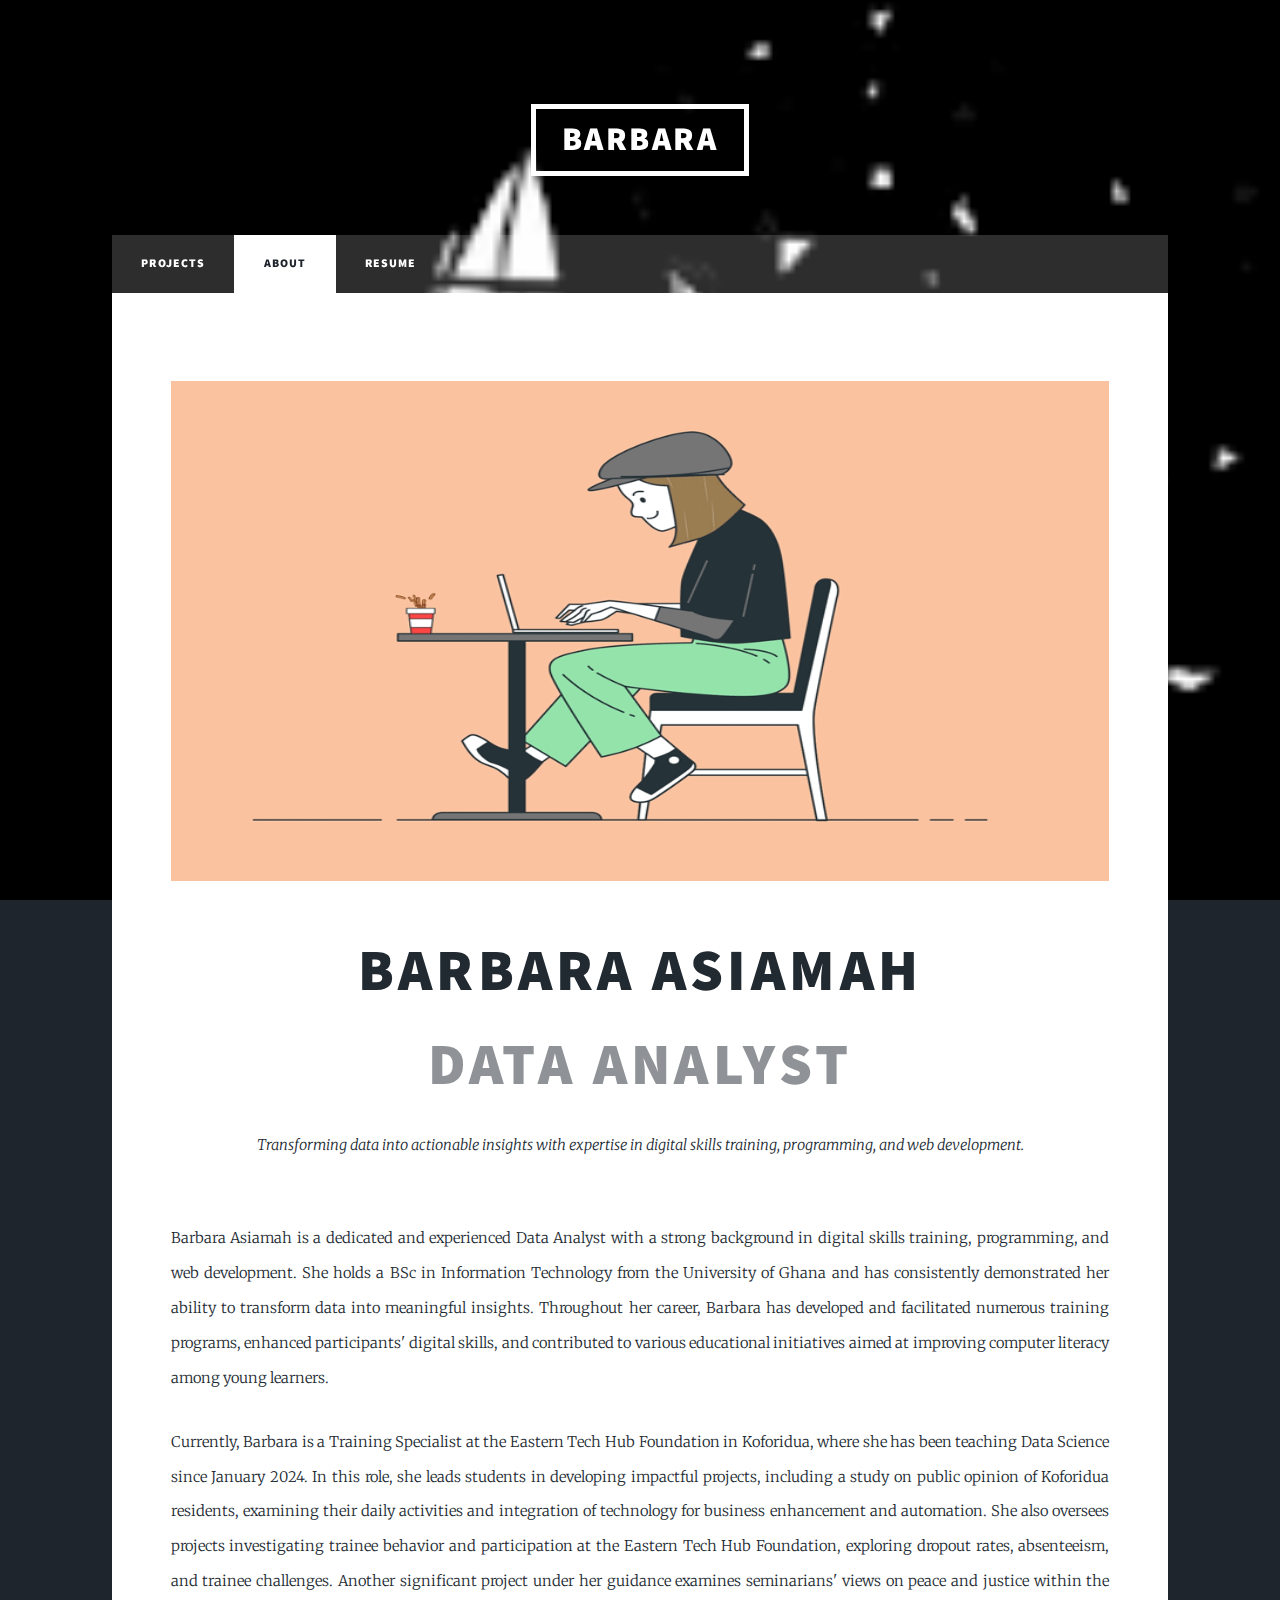
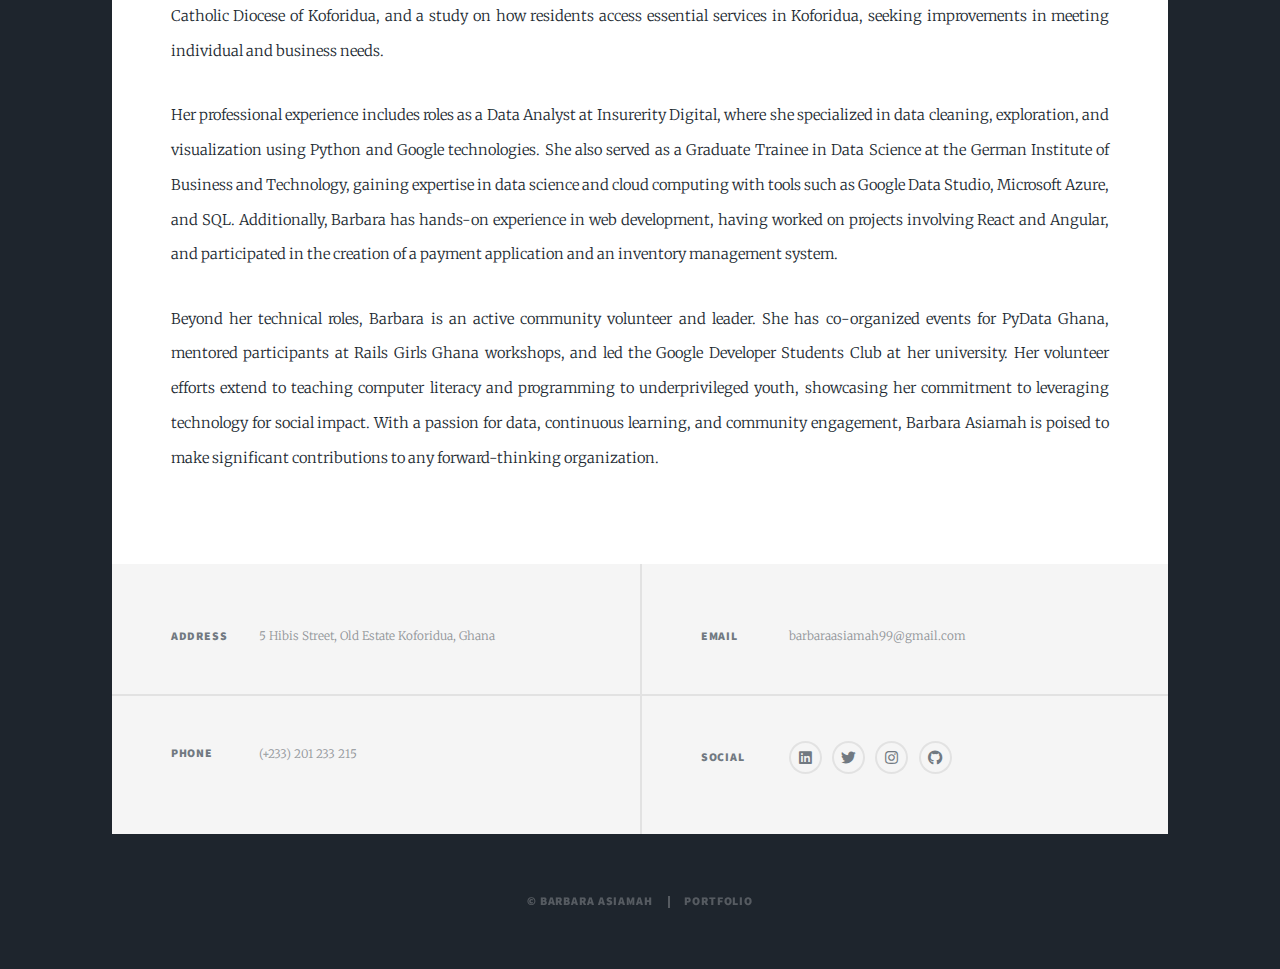
==== commit 70de0819: "Update about.html" ====
--- a/about.html
+++ b/about.html
@@ -51,6 +51,7 @@
 								</header>
 
 								<p>Barbara Asiamah is a dedicated and experienced Data Analyst with a strong background in digital skills training, programming, and web development. She holds a BSc in Information Technology from the University of Ghana and has consistently demonstrated her ability to transform data into meaningful insights. Throughout her career, Barbara has developed and facilitated numerous training programs, enhanced participants' digital skills, and contributed to various educational initiatives aimed at improving computer literacy among young learners.</p>
+								<p>Currently, Barbara is a Training Specialist at the Eastern Tech Hub Foundation in Koforidua, where she has been teaching Data Science since January 2024. In this role, she leads students in developing impactful projects, including a study on public opinion of Koforidua residents, examining their daily activities and integration of technology for business enhancement and automation. She also oversees projects investigating trainee behavior and participation at the Eastern Tech Hub Foundation, exploring dropout rates, absenteeism, and trainee challenges. Another significant project under her guidance examines seminarians' views on peace and justice within the Catholic Diocese of Koforidua, and a study on how residents access essential services in Koforidua, seeking improvements in meeting individual and business needs.</p>
 								<p>Her professional experience includes roles as a Data Analyst at Insurerity Digital, where she specialized in data cleaning, exploration, and visualization using Python and Google technologies. She also served as a Graduate Trainee in Data Science at the German Institute of Business and Technology, gaining expertise in data science and cloud computing with tools such as Google Data Studio, Microsoft Azure, and SQL. Additionally, Barbara has hands-on experience in web development, having worked on projects involving React and Angular, and participated in the creation of a payment application and an inventory management system.</p>
 								<p>Beyond her technical roles, Barbara is an active community volunteer and leader. She has co-organized events for PyData Ghana, mentored participants at Rails Girls Ghana workshops, and led the Google Developer Students Club at her university. Her volunteer efforts extend to teaching computer literacy and programming to underprivileged youth, showcasing her commitment to leveraging technology for social impact. With a passion for data, continuous learning, and community engagement, Barbara Asiamah is poised to make significant contributions to any forward-thinking organization.</p>
 							</section>
